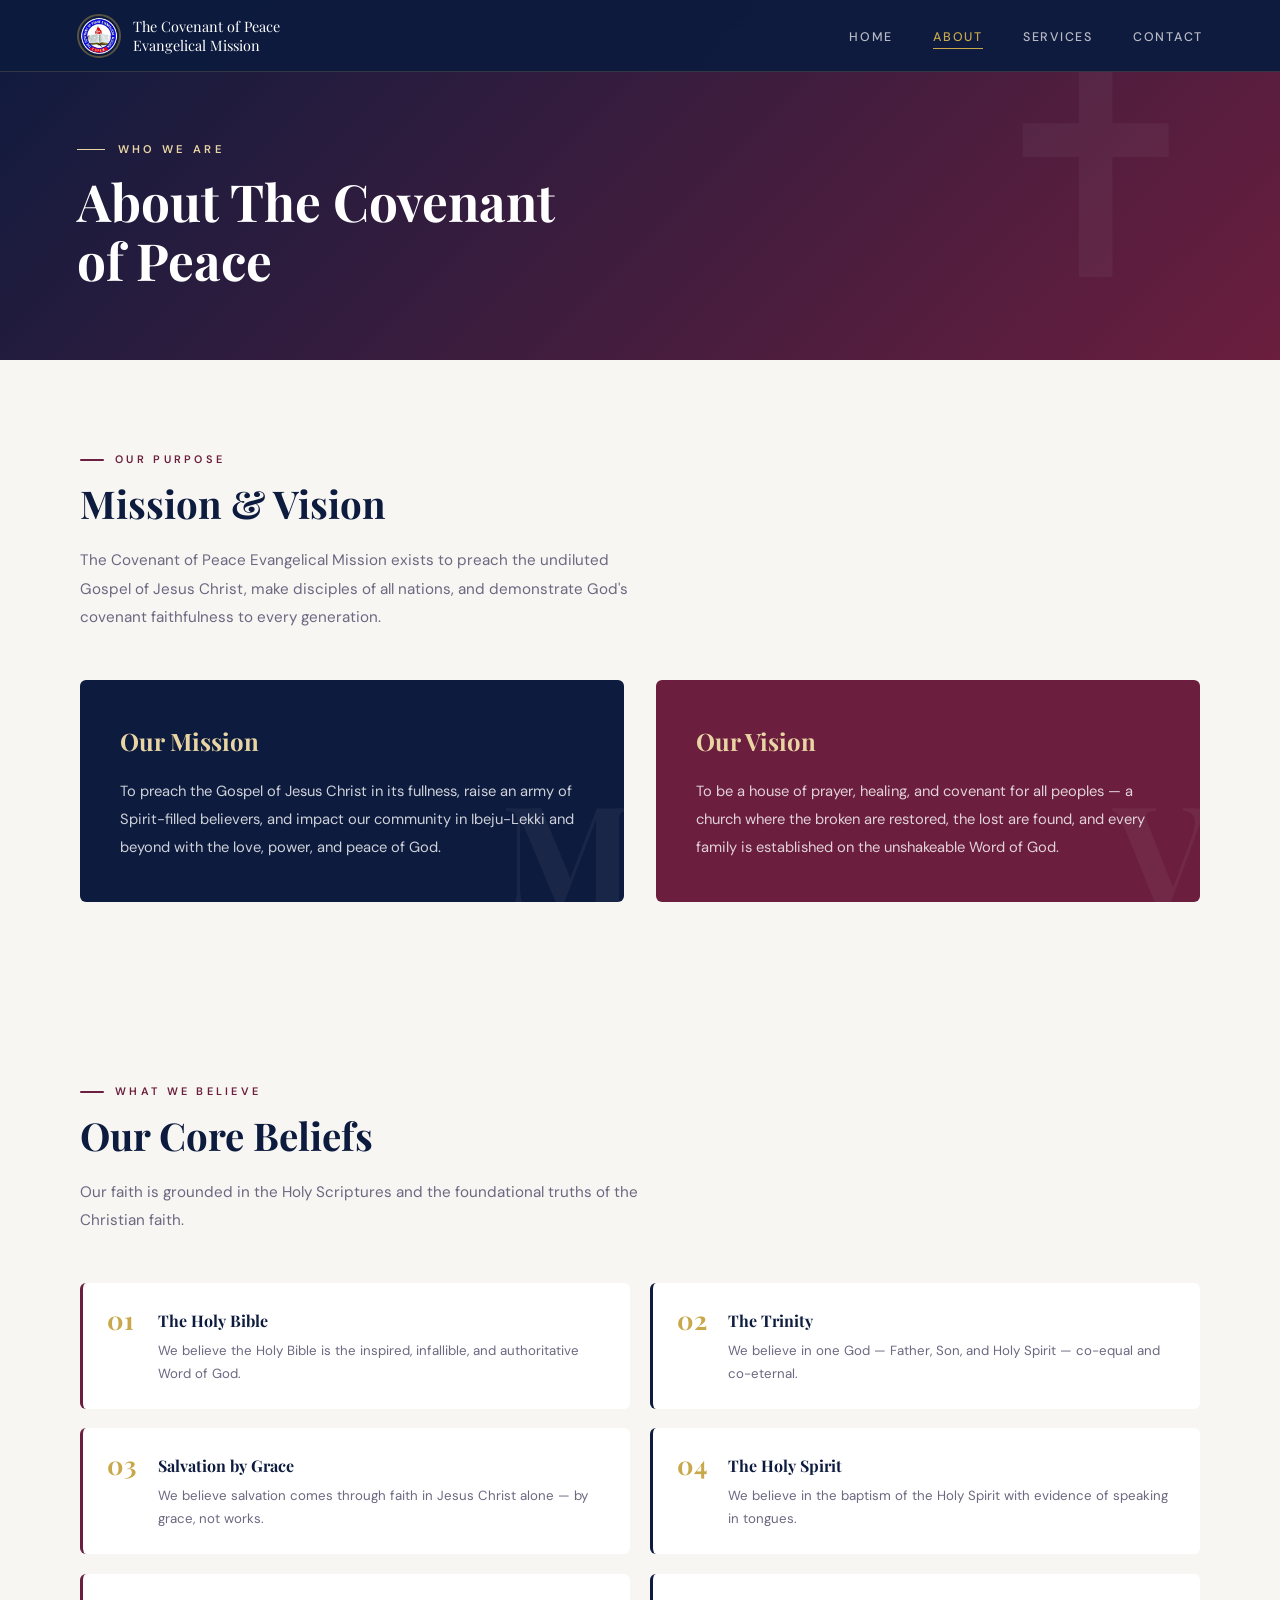
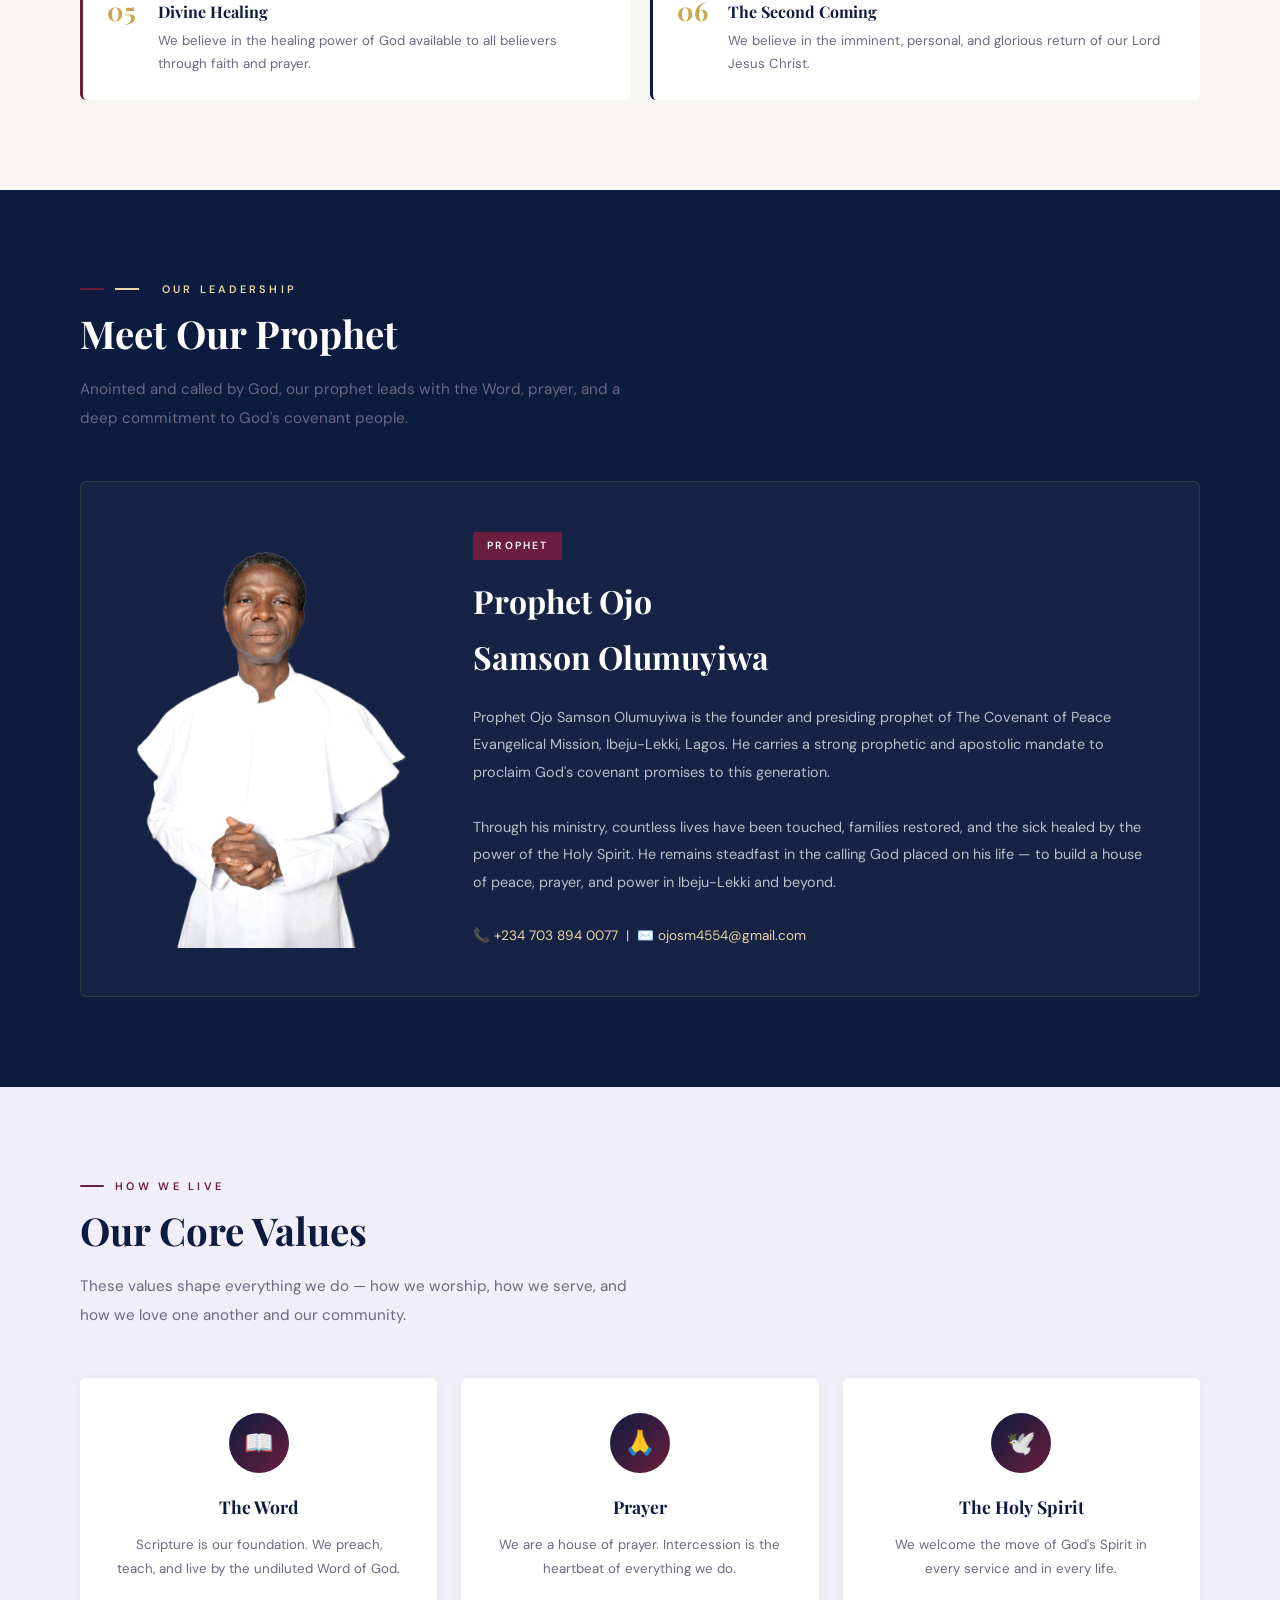
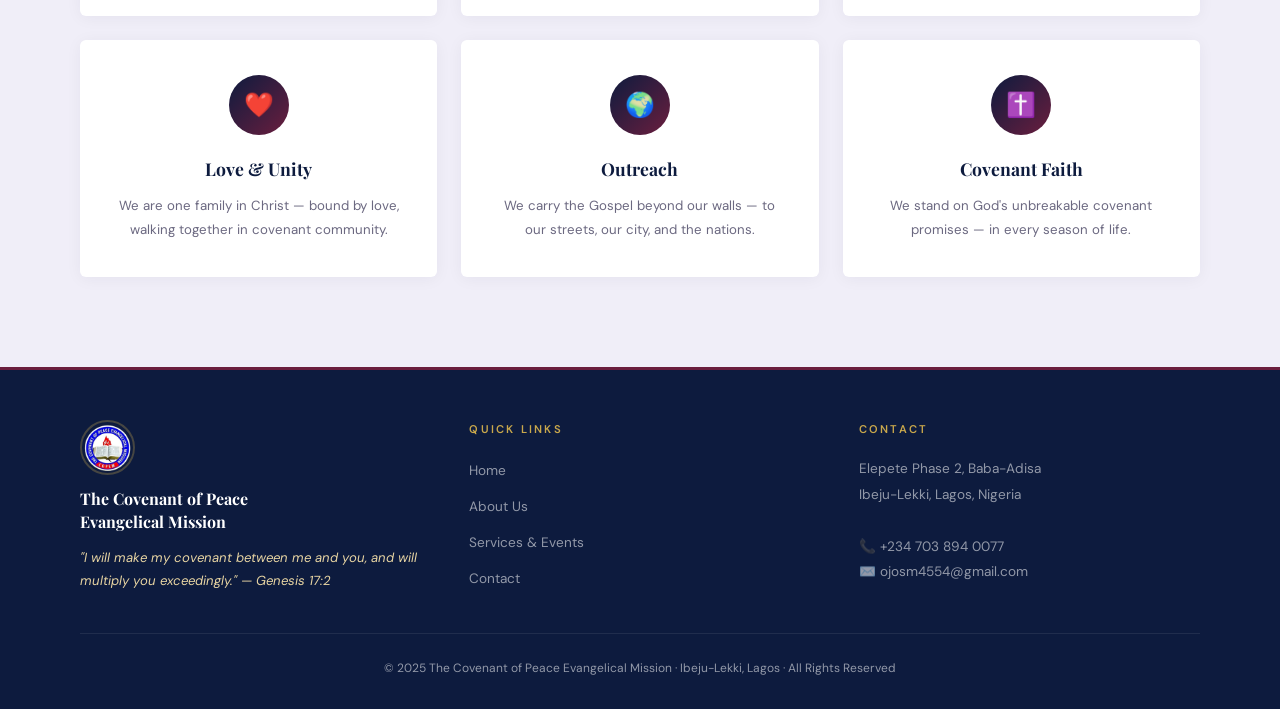
==== about.html @ 8a071fb1 "moved files to root" ====
<!DOCTYPE html>
<html lang="en">

<head>
  <meta charset="UTF-8">
  <meta name="viewport" content="width=device-width, initial-scale=1.0">
  <title>About Us — The Covenant of Peace Evangelical Mission</title>
  <link rel="stylesheet" href="styles.css">

  <style>

    /* ===== MISSION & VISION CARDS ===== */
    .mv-grid {
      display: grid;
      grid-template-columns: 1fr 1fr;
      gap: 2rem;
      max-width: 1120px;
      margin: 3rem auto 0;
    }

    .mv-card {
      border-radius: var(--radius);
      padding: 2.5rem;
      position: relative;
      overflow: hidden;
    }

    .mv-card--mission {
      background: var(--navy);
      color: var(--white);
    }

    .mv-card--vision {
      background: var(--wine);
      color: var(--white);
    }

    /* Decorative large letter watermark */
    .mv-card::before {
      content: attr(data-letter); /* reads from data-letter attribute in HTML */
      position: absolute;
      right: -10px; bottom: -20px;
      font-family: 'Playfair Display', serif;
      font-size: 9rem;
      font-weight: 700;
      color: rgba(255,255,255,0.05);
      line-height: 1;
      pointer-events: none;
    }

    .mv-card h3 {
      font-family: 'Playfair Display', serif;
      font-size: 1.5rem;
      margin-bottom: 1rem;
      color: var(--gold-light);
    }

    .mv-card p {
      font-size: 0.92rem;
      line-height: 1.9;
      color: rgba(255,255,255,0.8);
    }

    /* ===== BELIEFS SECTION ===== */
    .beliefs-section {
      padding: var(--section-pad);
      background: var(--off-white);
    }

    .beliefs-inner {
      max-width: 1120px;
      margin: 0 auto;
    }

    .beliefs-grid {
      display: grid;
      grid-template-columns: repeat(2, 1fr);
      gap: 1.2rem;
      margin-top: 3rem;
    }

    .belief-item {
      display: flex;
      gap: 1.2rem;
      align-items: flex-start;
      padding: 1.5rem;
      background: var(--white);
      border-radius: var(--radius);
      border-left: 3px solid var(--wine);
      transition: transform 0.3s ease;
    }

    .belief-item:hover {
      transform: translateX(4px); /* Slides right on hover */
    }

    .belief-item:nth-child(even) {
      border-left-color: var(--navy);
    }

    .belief-num {
      font-family: 'Playfair Display', serif;
      font-size: 1.6rem;
      font-weight: 700;
      color: var(--gold);
      line-height: 1;
      min-width: 32px;
    }

    .belief-item h4 {
      font-family: 'Playfair Display', serif;
      font-size: 1rem;
      color: var(--navy);
      margin-bottom: 0.3rem;
    }

    .belief-item p {
      font-size: 0.83rem;
      color: var(--text-muted);
      line-height: 1.7;
    }

    /* ===== LEADERSHIP SECTION ===== */
    .leadership-section {
      padding: var(--section-pad);
      background: var(--navy);
    }

    .leadership-inner {
      max-width: 1120px;
      margin: 0 auto;
    }

    .leader-card {
      display: grid;
      grid-template-columns: 280px 1fr;
      gap: 4rem;
      align-items: center;
      background: rgba(255,255,255,0.04);
      border: 1px solid rgba(201,168,76,0.15);
      border-radius: var(--radius);
      padding: 3rem;
      margin-top: 3rem;
    }

    .leader-photo {
      aspect-ratio: 3/4;
      background: linear-gradient(180deg, rgba(22,37,80,0.3) 0%, rgba(107,30,62,0.5) 100%);
      border-radius: var(--radius);
      display: flex;
      align-items: flex-end;
      justify-content: center;
      border: 1px solid rgba(201,168,76,0.2);
      overflow: hidden;
    }

    .leader-role {
      display: inline-block;
      background: var(--wine);
      color: var(--white);
      font-size: 0.65rem;
      font-weight: 600;
      letter-spacing: 0.2em;
      text-transform: uppercase;
      padding: 0.3rem 0.9rem;
      border-radius: 2px;
      margin-bottom: 0.8rem;
    }

    .leader-name {
      font-family: 'Playfair Display', serif;
      font-size: clamp(1.5rem, 2.5vw, 2rem);
      font-weight: 700;
      color: var(--white);
      margin-bottom: 1.2rem;
    }

    .leader-bio {
      font-size: 0.9rem;
      color: rgba(255,255,255,0.7);
      line-height: 1.9;
    }

    /* ===== VALUES SECTION ===== */
    .values-section {
      padding: var(--section-pad);
      background: var(--light-bg);
    }

    .values-inner {
      max-width: 1120px;
      margin: 0 auto;
    }

    .values-grid {
      display: grid;
      grid-template-columns: repeat(3, 1fr);
      gap: 1.5rem;
      margin-top: 3rem;
    }

    .value-card {
      background: var(--white);
      border-radius: var(--radius);
      padding: 2.2rem;
      text-align: center;
      box-shadow: 0 2px 16px rgba(13,27,62,0.05);
      transition: transform 0.3s ease, box-shadow 0.3s ease;
    }

    .value-card:hover {
      transform: translateY(-5px);
      box-shadow: 0 12px 40px rgba(13,27,62,0.1);
    }

    .value-icon {
      width: 60px; height: 60px;
      border-radius: 50%;
      background: linear-gradient(135deg, var(--navy), var(--wine));
      display: flex;
      align-items: center;
      justify-content: center;
      font-size: 1.5rem;
      margin: 0 auto 1.2rem;
    }

    .value-card h3 {
      font-family: 'Playfair Display', serif;
      font-size: 1.1rem;
      color: var(--navy);
      margin-bottom: 0.6rem;
    }

    .value-card p {
      font-size: 0.83rem;
      color: var(--text-muted);
      line-height: 1.8;
    }

    /* ===== LOGO & PROPHET PHOTO ===== */
    .navbar-logo {
      height: 44px; width: 44px;
      object-fit: contain;
      border-radius: 50%;
      border: 2px solid rgba(201,168,76,0.4);
    }

    .footer-logo {
      height: 55px; width: 55px;
      object-fit: contain;
      border-radius: 50%;
      margin-bottom: 0.8rem;
      border: 2px solid rgba(201,168,76,0.3);
    }

    /*
      The leader photo on the About page.
      We override the old placeholder div styles
      and make the real <img> fill the card naturally.
    */
    .leader-photo-img {
      width: 100%;
      height: 100%;
      object-fit: cover;
      object-position: top center;
      border-radius: var(--radius);
      display: block;
      image-rendering: high-quality;
    }

    /* ===== MOBILE ===== */
    @media (max-width: 768px) {
      .mv-grid         { grid-template-columns: 1fr; }
      .beliefs-grid    { grid-template-columns: 1fr; }
      .leader-card     { grid-template-columns: 1fr; gap: 2rem; }
      .values-grid     { grid-template-columns: 1fr; }
    }

  </style>
</head>

<body>

  <!-- NAVIGATION (same on every page) -->
  <nav class="navbar">
    <div class="navbar-brand">
      <img src="images/CHURCH_LOGO.png" alt="COPEM Church Logo" class="navbar-logo">
      <span class="navbar-name">The Covenant of Peace<br>Evangelical Mission</span>
    </div>
    <ul class="navbar-links">
      <li><a href="index.html">Home</a></li>
      <li><a href="about.html" class="active">About</a></li>
      <li><a href="services.html">Services</a></li>
      <li><a href="contact.html">Contact</a></li>
    </ul>
  </nav>

  <!-- PAGE HERO (the banner at top — defined in styles.css) -->
  <header class="page-hero">
    <p class="page-hero-label animate-1">Who We Are</p>
    <h1 class="animate-2">About The Covenant<br>of Peace</h1>
  </header>

  <!-- ============================================================
    MISSION & VISION
  ============================================================ -->
  <section class="section section--light">
    <div class="container">
      <p class="eyebrow">Our Purpose</p>
      <h2 class="section-title">Mission & Vision</h2>
      <p class="section-body">
        The Covenant of Peace Evangelical Mission exists to preach the undiluted Gospel
        of Jesus Christ, make disciples of all nations, and demonstrate God's covenant
        faithfulness to every generation.
      </p>

      <!--
        data-letter is a custom HTML attribute.
        Our CSS reads it with content: attr(data-letter)
        to show it as a watermark.
      -->
      <div class="mv-grid">
        <div class="mv-card mv-card--mission animate-1" data-letter="M">
          <h3>Our Mission</h3>
          <p>
            To preach the Gospel of Jesus Christ in its fullness, raise an army of
            Spirit-filled believers, and impact our community in Ibeju-Lekki and
            beyond with the love, power, and peace of God.
          </p>
        </div>
        <div class="mv-card mv-card--vision animate-2" data-letter="V">
          <h3>Our Vision</h3>
          <p>
            To be a house of prayer, healing, and covenant for all peoples — a church
            where the broken are restored, the lost are found, and every family is
            established on the unshakeable Word of God.
          </p>
        </div>
      </div>
    </div>
  </section>

  <!-- ============================================================
    CORE BELIEFS
  ============================================================ -->
  <section class="beliefs-section">
    <div class="beliefs-inner">
      <p class="eyebrow">What We Believe</p>
      <h2 class="section-title">Our Core Beliefs</h2>
      <p class="section-body">
        Our faith is grounded in the Holy Scriptures and the foundational truths
        of the Christian faith.
      </p>

      <!--
        Each belief is a flex row: number + text side by side.
        border-left gives it the colored left stripe.
      -->
      <div class="beliefs-grid">
        <div class="belief-item animate-1">
          <span class="belief-num">01</span>
          <div>
            <h4>The Holy Bible</h4>
            <p>We believe the Holy Bible is the inspired, infallible, and authoritative Word of God.</p>
          </div>
        </div>
        <div class="belief-item animate-2">
          <span class="belief-num">02</span>
          <div>
            <h4>The Trinity</h4>
            <p>We believe in one God — Father, Son, and Holy Spirit — co-equal and co-eternal.</p>
          </div>
        </div>
        <div class="belief-item animate-1">
          <span class="belief-num">03</span>
          <div>
            <h4>Salvation by Grace</h4>
            <p>We believe salvation comes through faith in Jesus Christ alone — by grace, not works.</p>
          </div>
        </div>
        <div class="belief-item animate-2">
          <span class="belief-num">04</span>
          <div>
            <h4>The Holy Spirit</h4>
            <p>We believe in the baptism of the Holy Spirit with evidence of speaking in tongues.</p>
          </div>
        </div>
        <div class="belief-item animate-1">
          <span class="belief-num">05</span>
          <div>
            <h4>Divine Healing</h4>
            <p>We believe in the healing power of God available to all believers through faith and prayer.</p>
          </div>
        </div>
        <div class="belief-item animate-2">
          <span class="belief-num">06</span>
          <div>
            <h4>The Second Coming</h4>
            <p>We believe in the imminent, personal, and glorious return of our Lord Jesus Christ.</p>
          </div>
        </div>
      </div>
    </div>
  </section>

  <!-- ============================================================
    LEADERSHIP
  ============================================================ -->
  <section class="leadership-section">
    <div class="leadership-inner">
      <p class="eyebrow" style="color:var(--gold-light)">
        <span style="background:var(--gold-light);display:inline-block;width:24px;height:2px;margin-right:0.7rem;vertical-align:middle;"></span>
        Our Leadership
      </p>
      <h2 class="section-title" style="color:var(--white)">Meet Our Prophet</h2>
      <p class="section-body">
        Anointed and called by God, our prophet leads with the Word, prayer, and a
        deep commitment to God's covenant people.
      </p>

      <div class="leader-card animate-1">
        <!-- Photo placeholder — replace the 👤 with an <img> tag when you have a photo -->
        <img src="images/PROPHET_OJO.png" alt="Prophet Ojo Samson Olumuyiwa" class="leader-photo-img">
        <div>
          <span class="leader-role">Prophet</span>
          <h3 class="leader-name">Prophet Ojo<br>Samson Olumuyiwa</h3>
          <p class="leader-bio">
            Prophet Ojo Samson Olumuyiwa is the founder and presiding prophet of
            The Covenant of Peace Evangelical Mission, Ibeju-Lekki, Lagos.
            He carries a strong prophetic and apostolic mandate to proclaim
            God's covenant promises to this generation.
          </p>
          <br>
          <p class="leader-bio">
            Through his ministry, countless lives have been touched, families restored,
            and the sick healed by the power of the Holy Spirit. He remains steadfast in
            the calling God placed on his life — to build a house of peace, prayer,
            and power in Ibeju-Lekki and beyond.
          </p>
          <br>
          <p style="font-size:0.85rem; color:var(--gold-light);">
            📞 +234 703 894 0077 &nbsp;|&nbsp; ✉️ ojosm4554@gmail.com
          </p>
        </div>
      </div>
    </div>
  </section>

  <!-- ============================================================
    CORE VALUES
  ============================================================ -->
  <section class="values-section">
    <div class="values-inner">
      <p class="eyebrow">How We Live</p>
      <h2 class="section-title">Our Core Values</h2>
      <p class="section-body">
        These values shape everything we do — how we worship, how we serve,
        and how we love one another and our community.
      </p>

      <div class="values-grid">
        <div class="value-card animate-1">
          <div class="value-icon">📖</div>
          <h3>The Word</h3>
          <p>Scripture is our foundation. We preach, teach, and live by the undiluted Word of God.</p>
        </div>
        <div class="value-card animate-2">
          <div class="value-icon">🙏</div>
          <h3>Prayer</h3>
          <p>We are a house of prayer. Intercession is the heartbeat of everything we do.</p>
        </div>
        <div class="value-card animate-3">
          <div class="value-icon">🕊️</div>
          <h3>The Holy Spirit</h3>
          <p>We welcome the move of God's Spirit in every service and in every life.</p>
        </div>
        <div class="value-card animate-1">
          <div class="value-icon">❤️</div>
          <h3>Love & Unity</h3>
          <p>We are one family in Christ — bound by love, walking together in covenant community.</p>
        </div>
        <div class="value-card animate-2">
          <div class="value-icon">🌍</div>
          <h3>Outreach</h3>
          <p>We carry the Gospel beyond our walls — to our streets, our city, and the nations.</p>
        </div>
        <div class="value-card animate-3">
          <div class="value-icon">✝️</div>
          <h3>Covenant Faith</h3>
          <p>We stand on God's unbreakable covenant promises — in every season of life.</p>
        </div>
      </div>
    </div>
  </section>

  <!-- FOOTER (same on every page) -->
  <footer class="footer">
    <div class="footer-grid">
      <div class="footer-brand">
        <img src="images/CHURCH_LOGO.png" alt="COPEM Logo" class="footer-logo">
        <h3>The Covenant of Peace<br>Evangelical Mission</h3>
        <p>"I will make my covenant between me and you, and will multiply you exceedingly." — Genesis 17:2</p>
      </div>
      <div class="footer-col">
        <h4>Quick Links</h4>
        <ul>
          <li><a href="index.html">Home</a></li>
          <li><a href="about.html">About Us</a></li>
          <li><a href="services.html">Services & Events</a></li>
          <li><a href="contact.html">Contact</a></li>
        </ul>
      </div>
      <div class="footer-col">
        <h4>Contact</h4>
        <p>
          Elepete Phase 2, Baba-Adisa<br>
          Ibeju-Lekki, Lagos, Nigeria<br><br>
          📞 +234 703 894 0077<br>
          ✉️ ojosm4554@gmail.com
        </p>
      </div>
    </div>
    <div class="footer-bottom">
      <p>© 2025 The Covenant of Peace Evangelical Mission · Ibeju-Lekki, Lagos · All Rights Reserved</p>
    </div>
  </footer>

</body>
</html>
---- styles.css ----
/* ================================================
   STYLES.CSS — Shared styles for all pages
   The Covenant of Peace Evangelical Mission
   ================================================

   HOW CSS WORKS:
   Every rule follows this pattern:
     selector { property: value; }
   The selector targets an HTML element.
   The property changes one thing about its look.
*/

/* ---- GOOGLE FONTS IMPORT ----
   We load two fonts from Google:
   - Playfair Display: elegant serif for headings
   - DM Sans: clean and readable for body text
*/
@import url('https://fonts.googleapis.com/css2?family=Playfair+Display:ital,wght@0,400;0,600;0,700;1,400;1,600&family=DM+Sans:wght@300;400;500;600&display=swap');

/* ---- CSS CUSTOM PROPERTIES (Variables) ----
   :root means "the entire document"
   Variables start with --
   We reference them later with var(--name)
   Change a color here = changes everywhere!
*/
:root {
  /* === BRAND COLORS === */
  --navy:        #0d1b3e;       /* Deep navy blue — primary */
  --navy-mid:    #162550;       /* Slightly lighter navy */
  --navy-light:  #1e3272;       /* For hover states */
  --wine:        #6b1e3e;       /* Rich wine/burgundy */
  --wine-light:  #8b2a52;       /* Lighter wine for accents */
  --wine-glow:   rgba(107,30,62,0.15); /* Transparent wine for glows */
  --gold:        #c9a84c;       /* Gold accent */
  --gold-light:  #e8d5a3;       /* Pale gold */

  /* === NEUTRALS === */
  --white:       #ffffff;
  --off-white:   #f8f6f3;
  --light-bg:    #f0eef8;       /* Faint blue-tinted background */
  --text-dark:   #1a1a2e;
  --text-muted:  #6b6880;
  --border:      rgba(13, 27, 62, 0.12);

  /* === SPACING & SHAPE === */
  --radius:      6px;
  --section-pad: 90px 6%;
}

/* ---- RESET ----
   Browsers add default margins and paddings.
   We zero them out so WE control all spacing.
   box-sizing: border-box means padding is
   included INSIDE the element's width.
*/
*, *::before, *::after {
  margin: 0;
  padding: 0;
  box-sizing: border-box;
}

/* ---- BASE STYLES ---- */
html {
  scroll-behavior: smooth; /* Smooth scrolling between anchors */
}

body {
  font-family: 'DM Sans', sans-serif;
  background-color: var(--off-white);
  color: var(--text-dark);
  line-height: 1.75;
  font-size: 16px;
  -webkit-font-smoothing: antialiased; /* Crisper text on Mac */
}

img {
  max-width: 100%; /* Images never overflow their container */
  display: block;
}

a {
  color: inherit;        /* Links use parent color, not default blue */
  text-decoration: none; /* No underlines by default */
}

/* ================================================
   NAVIGATION
   position: fixed = stays at top while scrolling
   z-index: 1000 = sits above all other elements
   ================================================ */
.navbar {
  position: fixed;
  top: 0; left: 0; right: 0;
  z-index: 1000;
  height: 72px;
  background: rgba(13, 27, 62, 0.97);
  backdrop-filter: blur(12px);
  display: flex;
  align-items: center;
  justify-content: space-between;
  padding: 0 6%;
  border-bottom: 1px solid rgba(201,168,76,0.2);
}

.navbar-brand {
  display: flex;
  align-items: center;
  gap: 0.75rem;
}

.navbar-cross {
  color: var(--gold);
  font-size: 1.3rem;
}

.navbar-name {
  font-family: 'Playfair Display', serif;
  font-size: 0.9rem;
  color: var(--white);
  line-height: 1.3;
  max-width: 200px;
}

/* nav links list — flex means side by side */
.navbar-links {
  display: flex;
  list-style: none; /* removes bullet points */
  gap: 2.5rem;
  align-items: center;
}

.navbar-links a {
  font-size: 0.78rem;
  font-weight: 500;
  letter-spacing: 0.14em;
  text-transform: uppercase;
  color: rgba(255,255,255,0.7);
  /* transition = smooth change over 0.3 seconds */
  transition: color 0.3s ease;
  position: relative;
  padding-bottom: 4px;
}

/* The underline that slides in on hover */
.navbar-links a::after {
  content: '';
  position: absolute;
  bottom: 0; left: 0;
  width: 0;              /* starts with zero width */
  height: 1px;
  background: var(--gold);
  transition: width 0.3s ease; /* animate to full width */
}

/* :hover = applies when mouse is over the element */
.navbar-links a:hover {
  color: var(--white);
}

.navbar-links a:hover::after {
  width: 100%; /* underline slides to full width */
}

/* The currently active page link */
.navbar-links a.active {
  color: var(--gold);
}

.navbar-links a.active::after {
  width: 100%;
}

/* ================================================
   PAGE HERO (used on every page except home)
   ================================================ */
.page-hero {
  background: linear-gradient(135deg, var(--navy) 0%, var(--wine) 100%);
  padding: 140px 6% 70px;
  position: relative;
  overflow: hidden;
}

/* Decorative cross watermark in background */
.page-hero::before {
  content: '✝';
  position: absolute;
  right: 5%;
  top: 50%;
  transform: translateY(-50%);
  font-size: 18rem;
  color: rgba(255,255,255,0.04);
  font-family: serif;
  pointer-events: none;
}

.page-hero-label {
  font-size: 0.7rem;
  font-weight: 600;
  letter-spacing: 0.3em;
  text-transform: uppercase;
  color: var(--gold-light);
  margin-bottom: 0.8rem;
  display: flex;
  align-items: center;
  gap: 0.8rem;
}

/* The horizontal line before the label text */
.page-hero-label::before {
  content: '';
  display: inline-block;
  width: 28px;
  height: 1px;
  background: var(--gold-light);
}

.page-hero h1 {
  font-family: 'Playfair Display', serif;
  /* clamp(min, preferred, max) = responsive font size */
  font-size: clamp(2rem, 4vw, 3.2rem);
  font-weight: 700;
  color: var(--white);
  line-height: 1.15;
  max-width: 600px;
}

/* ================================================
   REUSABLE SECTION COMPONENTS
   ================================================ */

/* Generic section padding */
.section {
  padding: var(--section-pad);
}

.section--light {
  background-color: var(--off-white);
}

.section--mid {
  background-color: var(--light-bg);
}

.section--dark {
  background-color: var(--navy);
  color: var(--white);
}

.section--wine {
  background-color: var(--wine);
  color: var(--white);
}

/* Max-width container to keep content centered */
.container {
  max-width: 1120px;
  margin: 0 auto;
}

/* The small label above section titles */
.eyebrow {
  font-size: 0.68rem;
  font-weight: 600;
  letter-spacing: 0.3em;
  text-transform: uppercase;
  color: var(--wine);
  margin-bottom: 0.7rem;
  display: flex;
  align-items: center;
  gap: 0.7rem;
}

.eyebrow::before {
  content: '';
  display: inline-block;
  width: 24px;
  height: 2px;
  background: var(--wine);
  border-radius: 2px;
}

/* When eyebrow is inside a dark section, use gold */
.section--dark .eyebrow,
.section--wine .eyebrow {
  color: var(--gold-light);
}

.section--dark .eyebrow::before,
.section--wine .eyebrow::before {
  background: var(--gold-light);
}

/* Section headings */
.section-title {
  font-family: 'Playfair Display', serif;
  font-size: clamp(1.8rem, 3vw, 2.6rem);
  font-weight: 700;
  color: var(--navy);
  line-height: 1.2;
  margin-bottom: 1.2rem;
}

.section--dark .section-title,
.section--wine .section-title {
  color: var(--white);
}

.section-body {
  font-size: 0.95rem;
  color: var(--text-muted);
  max-width: 580px;
  line-height: 1.9;
}

.section--dark .section-body,
.section--wine .section-body {
  color: rgba(255,255,255,0.7);
}

/* ================================================
   BUTTONS
   ================================================ */
.btn {
  display: inline-block;
  padding: 0.85rem 2rem;
  border-radius: var(--radius);
  font-family: 'DM Sans', sans-serif;
  font-size: 0.8rem;
  font-weight: 600;
  letter-spacing: 0.12em;
  text-transform: uppercase;
  cursor: pointer;
  transition: all 0.3s ease;
  border: none;
}

/* Primary = navy filled button */
.btn--primary {
  background: var(--navy);
  color: var(--white);
}

.btn--primary:hover {
  background: var(--navy-light);
  transform: translateY(-2px);
  box-shadow: 0 8px 24px rgba(13,27,62,0.25);
}

/* Wine = wine/burgundy button */
.btn--wine {
  background: var(--wine);
  color: var(--white);
}

.btn--wine:hover {
  background: var(--wine-light);
  transform: translateY(-2px);
  box-shadow: 0 8px 24px rgba(107,30,62,0.3);
}

/* Gold outlined button */
.btn--outline-gold {
  background: transparent;
  color: var(--gold-light);
  border: 1px solid var(--gold);
}

.btn--outline-gold:hover {
  background: var(--gold);
  color: var(--navy);
  transform: translateY(-2px);
}

/* White outlined button */
.btn--outline-white {
  background: transparent;
  color: var(--white);
  border: 1px solid rgba(255,255,255,0.5);
}

.btn--outline-white:hover {
  background: rgba(255,255,255,0.1);
  border-color: var(--white);
  transform: translateY(-2px);
}

/* ================================================
   DIVIDER — Decorative gold cross divider
   ================================================ */
.divider {
  display: flex;
  align-items: center;
  gap: 1rem;
  margin: 2rem 0;
}

.divider::before,
.divider::after {
  content: '';
  flex: 1;
  height: 1px;
  background: var(--border);
}

.divider span {
  color: var(--gold);
  font-size: 0.9rem;
}

/* ================================================
   FOOTER
   ================================================ */
.footer {
  background: var(--navy);
  color: rgba(255,255,255,0.55);
  padding: 50px 6% 30px;
  border-top: 3px solid var(--wine);
}

.footer-grid {
  display: grid;
  /* repeat(3, 1fr) = three equal columns */
  grid-template-columns: repeat(3, 1fr);
  gap: 3rem;
  max-width: 1120px;
  margin: 0 auto 2.5rem;
}

.footer-brand h3 {
  font-family: 'Playfair Display', serif;
  font-size: 1rem;
  color: var(--white);
  line-height: 1.4;
  margin-bottom: 0.8rem;
}

.footer-brand p {
  font-size: 0.82rem;
  line-height: 1.8;
  font-style: italic;
  color: var(--gold-light);
}

.footer-col h4 {
  font-size: 0.7rem;
  font-weight: 600;
  letter-spacing: 0.2em;
  text-transform: uppercase;
  color: var(--gold);
  margin-bottom: 1rem;
}

.footer-col ul {
  list-style: none;
  display: flex;
  flex-direction: column;
  gap: 0.5rem;
}

.footer-col ul li a {
  font-size: 0.85rem;
  color: rgba(255,255,255,0.55);
  transition: color 0.3s ease;
}

.footer-col ul li a:hover {
  color: var(--gold-light);
}

.footer-col p {
  font-size: 0.85rem;
  line-height: 1.9;
}

.footer-bottom {
  border-top: 1px solid rgba(255,255,255,0.08);
  padding-top: 1.5rem;
  text-align: center;
  font-size: 0.75rem;
  max-width: 1120px;
  margin: 0 auto;
}

/* ================================================
   ANIMATIONS — reusable fade-in classes
   ================================================ */
@keyframes fadeInUp {
  from { opacity: 0; transform: translateY(24px); }
  to   { opacity: 1; transform: translateY(0); }
}

@keyframes fadeIn {
  from { opacity: 0; }
  to   { opacity: 1; }
}

.animate-1 { animation: fadeInUp 0.7s ease 0.1s both; }
.animate-2 { animation: fadeInUp 0.7s ease 0.25s both; }
.animate-3 { animation: fadeInUp 0.7s ease 0.4s both; }
.animate-4 { animation: fadeInUp 0.7s ease 0.55s both; }
.animate-5 { animation: fadeInUp 0.7s ease 0.7s both; }

/* ================================================
   MOBILE RESPONSIVE
   @media queries apply styles at specific screen widths.
   max-width: 768px targets phones and small tablets.
   ================================================ */
@media (max-width: 768px) {
  :root {
    --section-pad: 60px 5%;
  }

  .navbar-links {
    display: none; /* Hide links on mobile — would need a hamburger menu */
  }

  .footer-grid {
    grid-template-columns: 1fr; /* Stack into one column */
    gap: 2rem;
  }
}
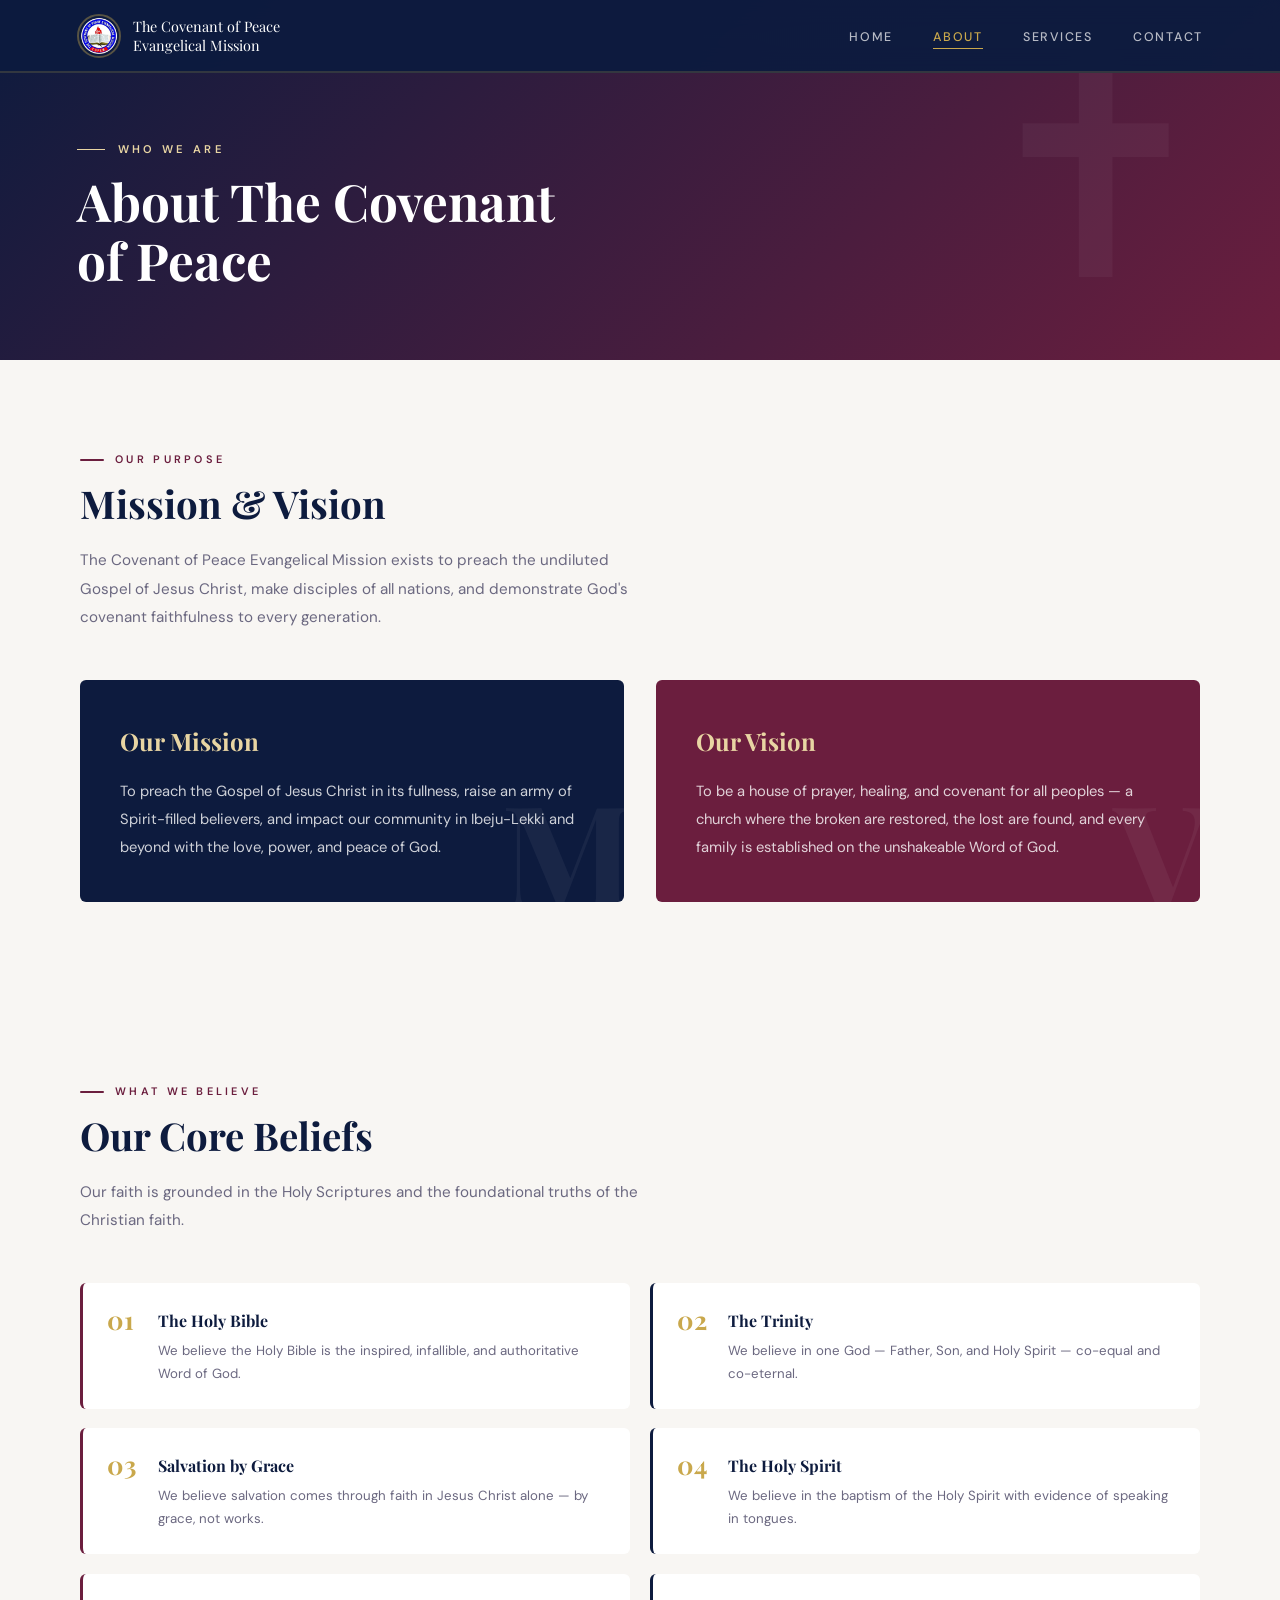
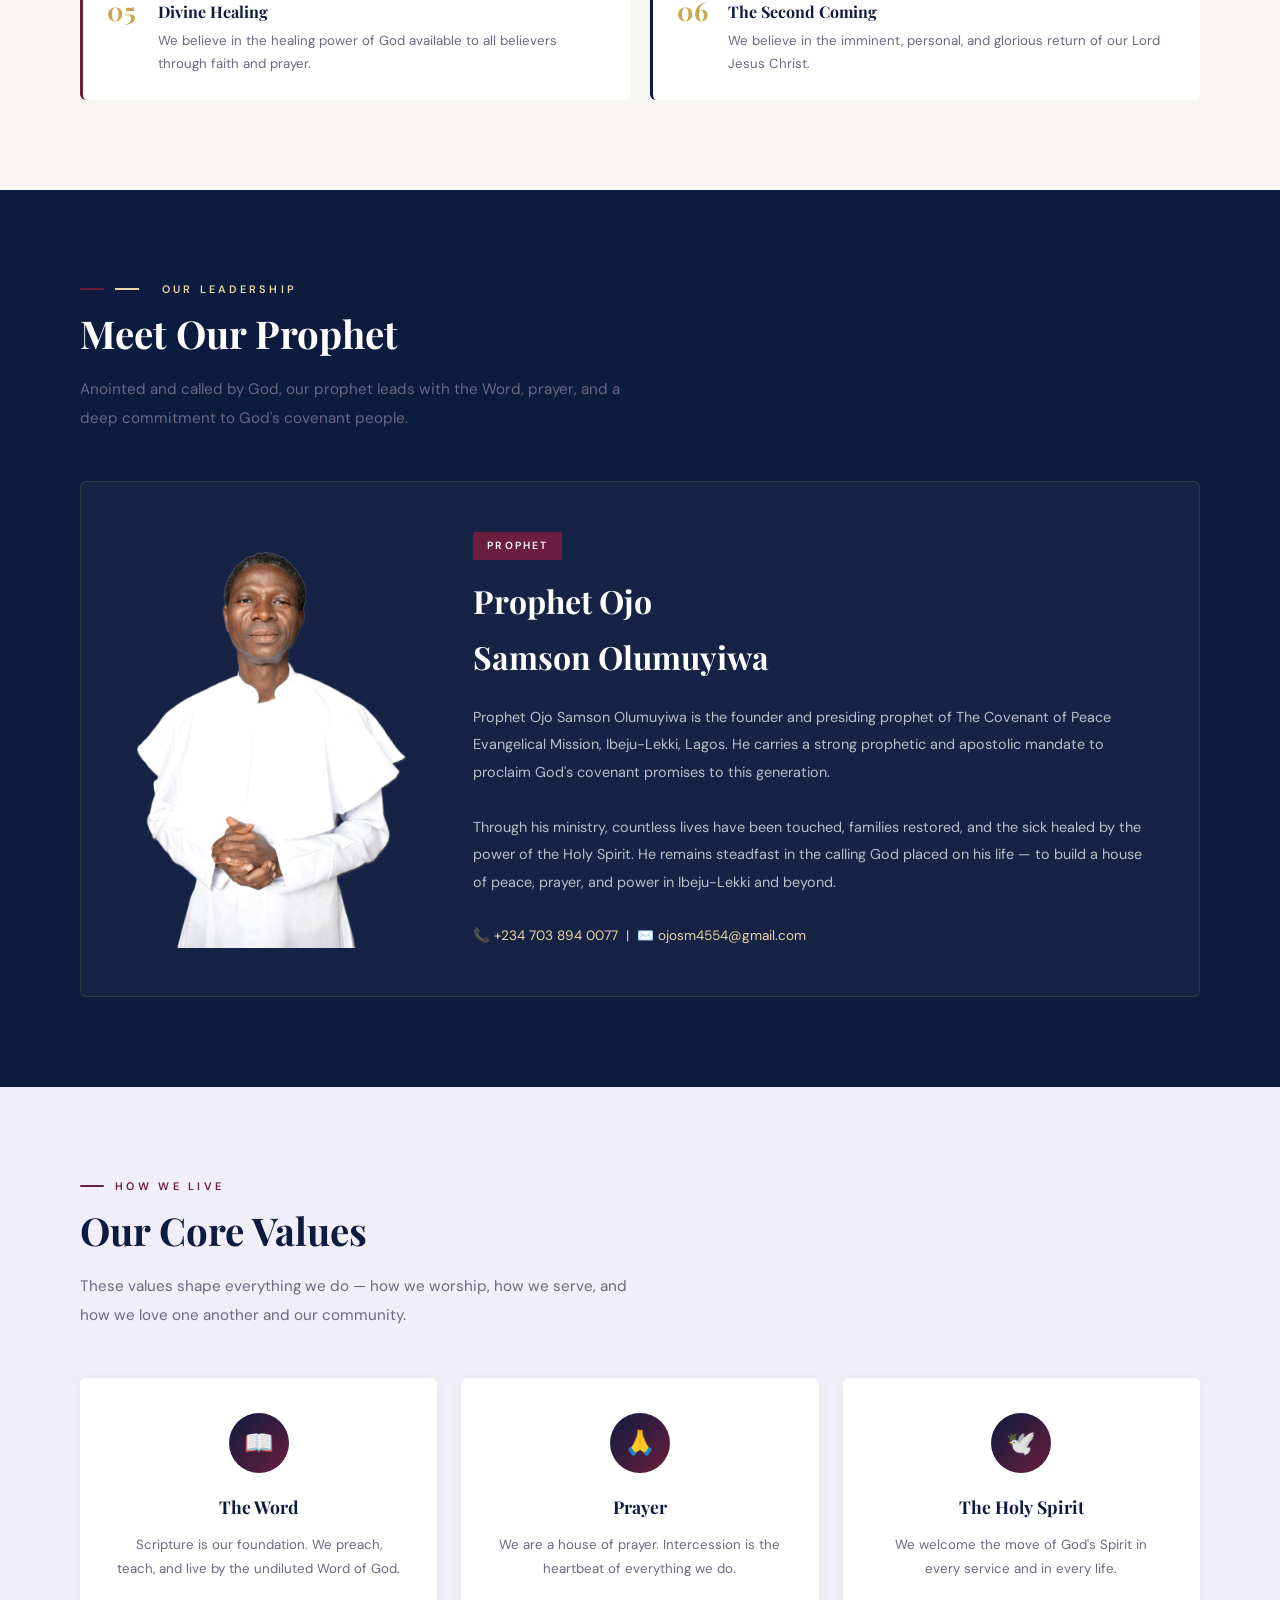
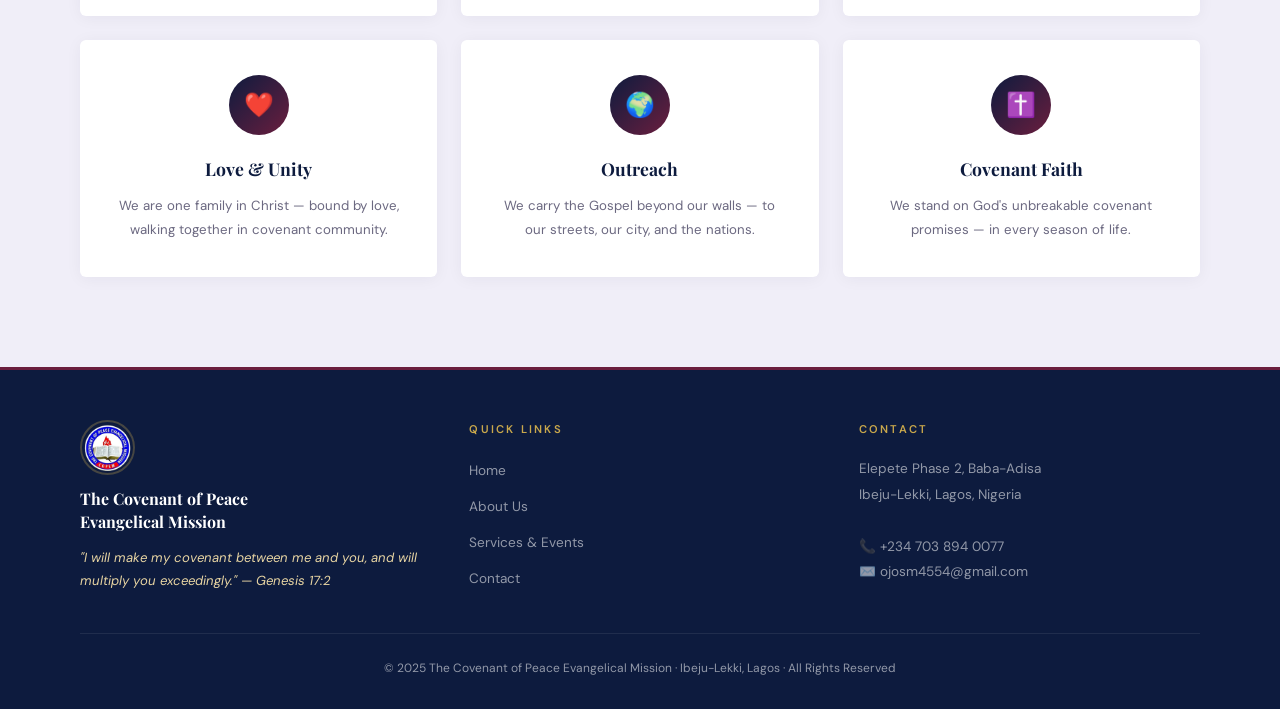
==== commit d694c46f: "Hamburger" ====
--- a/about.html
+++ b/about.html
@@ -9,35 +9,14 @@
 
   <style>
 
-    /* ===== MISSION & VISION CARDS ===== */
-    .mv-grid {
-      display: grid;
-      grid-template-columns: 1fr 1fr;
-      gap: 2rem;
-      max-width: 1120px;
-      margin: 3rem auto 0;
-    }
-
-    .mv-card {
-      border-radius: var(--radius);
-      padding: 2.5rem;
-      position: relative;
-      overflow: hidden;
-    }
-
-    .mv-card--mission {
-      background: var(--navy);
-      color: var(--white);
-    }
-
-    .mv-card--vision {
-      background: var(--wine);
-      color: var(--white);
-    }
-
-    /* Decorative large letter watermark */
+    .mv-grid { display: grid; grid-template-columns: 1fr 1fr; gap: 2rem; max-width: 1120px; margin: 3rem auto 0; }
+
+    .mv-card { border-radius: var(--radius); padding: 2.5rem; position: relative; overflow: hidden; }
+    .mv-card--mission { background: var(--navy); color: var(--white); }
+    .mv-card--vision  { background: var(--wine);  color: var(--white); }
+
     .mv-card::before {
-      content: attr(data-letter); /* reads from data-letter attribute in HTML */
+      content: attr(data-letter);
       position: absolute;
       right: -10px; bottom: -20px;
       font-family: 'Playfair Display', serif;
@@ -48,232 +27,89 @@
       pointer-events: none;
     }
 
-    .mv-card h3 {
-      font-family: 'Playfair Display', serif;
-      font-size: 1.5rem;
-      margin-bottom: 1rem;
-      color: var(--gold-light);
-    }
-
-    .mv-card p {
-      font-size: 0.92rem;
-      line-height: 1.9;
-      color: rgba(255,255,255,0.8);
-    }
-
-    /* ===== BELIEFS SECTION ===== */
-    .beliefs-section {
-      padding: var(--section-pad);
-      background: var(--off-white);
-    }
-
-    .beliefs-inner {
-      max-width: 1120px;
-      margin: 0 auto;
-    }
-
-    .beliefs-grid {
-      display: grid;
-      grid-template-columns: repeat(2, 1fr);
-      gap: 1.2rem;
-      margin-top: 3rem;
-    }
+    .mv-card h3 { font-family: 'Playfair Display', serif; font-size: 1.5rem; margin-bottom: 1rem; color: var(--gold-light); }
+    .mv-card p  { font-size: 0.92rem; line-height: 1.9; color: rgba(255,255,255,0.8); }
+
+    .beliefs-section { padding: var(--section-pad); background: var(--off-white); }
+    .beliefs-inner   { max-width: 1120px; margin: 0 auto; }
+
+    .beliefs-grid { display: grid; grid-template-columns: repeat(2, 1fr); gap: 1.2rem; margin-top: 3rem; }
 
     .belief-item {
-      display: flex;
-      gap: 1.2rem;
-      align-items: flex-start;
-      padding: 1.5rem;
-      background: var(--white);
-      border-radius: var(--radius);
-      border-left: 3px solid var(--wine);
+      display: flex; gap: 1.2rem; align-items: flex-start;
+      padding: 1.5rem; background: var(--white);
+      border-radius: var(--radius); border-left: 3px solid var(--wine);
       transition: transform 0.3s ease;
     }
 
-    .belief-item:hover {
-      transform: translateX(4px); /* Slides right on hover */
-    }
-
-    .belief-item:nth-child(even) {
-      border-left-color: var(--navy);
-    }
-
-    .belief-num {
-      font-family: 'Playfair Display', serif;
-      font-size: 1.6rem;
-      font-weight: 700;
-      color: var(--gold);
-      line-height: 1;
-      min-width: 32px;
-    }
-
-    .belief-item h4 {
-      font-family: 'Playfair Display', serif;
-      font-size: 1rem;
-      color: var(--navy);
-      margin-bottom: 0.3rem;
-    }
-
-    .belief-item p {
-      font-size: 0.83rem;
-      color: var(--text-muted);
-      line-height: 1.7;
-    }
-
-    /* ===== LEADERSHIP SECTION ===== */
-    .leadership-section {
-      padding: var(--section-pad);
-      background: var(--navy);
-    }
-
-    .leadership-inner {
-      max-width: 1120px;
-      margin: 0 auto;
-    }
+    .belief-item:hover          { transform: translateX(4px); }
+    .belief-item:nth-child(even){ border-left-color: var(--navy); }
+
+    .belief-num { font-family: 'Playfair Display', serif; font-size: 1.6rem; font-weight: 700; color: var(--gold); line-height: 1; min-width: 32px; }
+    .belief-item h4 { font-family: 'Playfair Display', serif; font-size: 1rem; color: var(--navy); margin-bottom: 0.3rem; }
+    .belief-item p  { font-size: 0.83rem; color: var(--text-muted); line-height: 1.7; }
+
+    .leadership-section { padding: var(--section-pad); background: var(--navy); }
+    .leadership-inner   { max-width: 1120px; margin: 0 auto; }
 
     .leader-card {
-      display: grid;
-      grid-template-columns: 280px 1fr;
-      gap: 4rem;
-      align-items: center;
-      background: rgba(255,255,255,0.04);
-      border: 1px solid rgba(201,168,76,0.15);
-      border-radius: var(--radius);
-      padding: 3rem;
-      margin-top: 3rem;
+      display: grid; grid-template-columns: 280px 1fr; gap: 4rem; align-items: center;
+      background: rgba(255,255,255,0.04); border: 1px solid rgba(201,168,76,0.15);
+      border-radius: var(--radius); padding: 3rem; margin-top: 3rem;
     }
 
     .leader-photo {
       aspect-ratio: 3/4;
       background: linear-gradient(180deg, rgba(22,37,80,0.3) 0%, rgba(107,30,62,0.5) 100%);
-      border-radius: var(--radius);
-      display: flex;
-      align-items: flex-end;
-      justify-content: center;
-      border: 1px solid rgba(201,168,76,0.2);
-      overflow: hidden;
+      border-radius: var(--radius); display: flex; align-items: flex-end; justify-content: center;
+      border: 1px solid rgba(201,168,76,0.2); overflow: hidden;
     }
 
     .leader-role {
-      display: inline-block;
-      background: var(--wine);
-      color: var(--white);
-      font-size: 0.65rem;
-      font-weight: 600;
-      letter-spacing: 0.2em;
-      text-transform: uppercase;
-      padding: 0.3rem 0.9rem;
-      border-radius: 2px;
-      margin-bottom: 0.8rem;
-    }
-
-    .leader-name {
-      font-family: 'Playfair Display', serif;
-      font-size: clamp(1.5rem, 2.5vw, 2rem);
-      font-weight: 700;
-      color: var(--white);
-      margin-bottom: 1.2rem;
-    }
-
-    .leader-bio {
-      font-size: 0.9rem;
-      color: rgba(255,255,255,0.7);
-      line-height: 1.9;
-    }
-
-    /* ===== VALUES SECTION ===== */
-    .values-section {
-      padding: var(--section-pad);
-      background: var(--light-bg);
-    }
-
-    .values-inner {
-      max-width: 1120px;
-      margin: 0 auto;
-    }
-
-    .values-grid {
-      display: grid;
-      grid-template-columns: repeat(3, 1fr);
-      gap: 1.5rem;
-      margin-top: 3rem;
-    }
+      display: inline-block; background: var(--wine); color: var(--white);
+      font-size: 0.65rem; font-weight: 600; letter-spacing: 0.2em; text-transform: uppercase;
+      padding: 0.3rem 0.9rem; border-radius: 2px; margin-bottom: 0.8rem;
+    }
+
+    .leader-name { font-family: 'Playfair Display', serif; font-size: clamp(1.5rem, 2.5vw, 2rem); font-weight: 700; color: var(--white); margin-bottom: 1.2rem; }
+    .leader-bio  { font-size: 0.9rem; color: rgba(255,255,255,0.7); line-height: 1.9; }
+
+    .values-section { padding: var(--section-pad); background: var(--light-bg); }
+    .values-inner   { max-width: 1120px; margin: 0 auto; }
+
+    .values-grid { display: grid; grid-template-columns: repeat(3, 1fr); gap: 1.5rem; margin-top: 3rem; }
 
     .value-card {
-      background: var(--white);
-      border-radius: var(--radius);
-      padding: 2.2rem;
-      text-align: center;
-      box-shadow: 0 2px 16px rgba(13,27,62,0.05);
+      background: var(--white); border-radius: var(--radius); padding: 2.2rem;
+      text-align: center; box-shadow: 0 2px 16px rgba(13,27,62,0.05);
       transition: transform 0.3s ease, box-shadow 0.3s ease;
     }
 
-    .value-card:hover {
-      transform: translateY(-5px);
-      box-shadow: 0 12px 40px rgba(13,27,62,0.1);
-    }
+    .value-card:hover { transform: translateY(-5px); box-shadow: 0 12px 40px rgba(13,27,62,0.1); }
 
     .value-icon {
-      width: 60px; height: 60px;
-      border-radius: 50%;
+      width: 60px; height: 60px; border-radius: 50%;
       background: linear-gradient(135deg, var(--navy), var(--wine));
-      display: flex;
-      align-items: center;
-      justify-content: center;
-      font-size: 1.5rem;
-      margin: 0 auto 1.2rem;
-    }
-
-    .value-card h3 {
-      font-family: 'Playfair Display', serif;
-      font-size: 1.1rem;
-      color: var(--navy);
-      margin-bottom: 0.6rem;
-    }
-
-    .value-card p {
-      font-size: 0.83rem;
-      color: var(--text-muted);
-      line-height: 1.8;
-    }
-
-    /* ===== LOGO & PROPHET PHOTO ===== */
-    .navbar-logo {
-      height: 44px; width: 44px;
-      object-fit: contain;
-      border-radius: 50%;
-      border: 2px solid rgba(201,168,76,0.4);
-    }
-
-    .footer-logo {
-      height: 55px; width: 55px;
-      object-fit: contain;
-      border-radius: 50%;
-      margin-bottom: 0.8rem;
-      border: 2px solid rgba(201,168,76,0.3);
-    }
-
-    /*
-      The leader photo on the About page.
-      We override the old placeholder div styles
-      and make the real <img> fill the card naturally.
-    */
+      display: flex; align-items: center; justify-content: center;
+      font-size: 1.5rem; margin: 0 auto 1.2rem;
+    }
+
+    .value-card h3 { font-family: 'Playfair Display', serif; font-size: 1.1rem; color: var(--navy); margin-bottom: 0.6rem; }
+    .value-card p  { font-size: 0.83rem; color: var(--text-muted); line-height: 1.8; }
+
+    .navbar-logo  { height: 44px; width: 44px; object-fit: contain; border-radius: 50%; border: 2px solid rgba(201,168,76,0.4); }
+    .footer-logo  { height: 55px; width: 55px; object-fit: contain; border-radius: 50%; margin-bottom: 0.8rem; border: 2px solid rgba(201,168,76,0.3); }
+
     .leader-photo-img {
-      width: 100%;
-      height: 100%;
-      object-fit: cover;
-      object-position: top center;
-      border-radius: var(--radius);
-      display: block;
-      image-rendering: high-quality;
-    }
-
-    /* ===== MOBILE ===== */
+      width: 100%; height: 100%; object-fit: cover; object-position: top center;
+      border-radius: var(--radius); display: block; image-rendering: high-quality;
+    }
+
     @media (max-width: 768px) {
-      .mv-grid         { grid-template-columns: 1fr; }
-      .beliefs-grid    { grid-template-columns: 1fr; }
-      .leader-card     { grid-template-columns: 1fr; gap: 2rem; }
-      .values-grid     { grid-template-columns: 1fr; }
+      .mv-grid      { grid-template-columns: 1fr; }
+      .beliefs-grid { grid-template-columns: 1fr; }
+      .leader-card  { grid-template-columns: 1fr; gap: 2rem; }
+      .values-grid  { grid-template-columns: 1fr; }
     }
 
   </style>
@@ -281,7 +117,6 @@
 
 <body>
 
-  <!-- NAVIGATION (same on every page) -->
   <nav class="navbar">
     <div class="navbar-brand">
       <img src="images/CHURCH_LOGO.png" alt="COPEM Church Logo" class="navbar-logo">
@@ -293,17 +128,27 @@
       <li><a href="services.html">Services</a></li>
       <li><a href="contact.html">Contact</a></li>
     </ul>
+    <button class="hamburger" id="hamburger" aria-label="Toggle navigation menu">
+      <span></span>
+      <span></span>
+      <span></span>
+    </button>
   </nav>
 
-  <!-- PAGE HERO (the banner at top — defined in styles.css) -->
+  <div class="mobile-menu" id="mobile-menu">
+    <ul>
+      <li><a href="index.html">Home</a></li>
+      <li><a href="about.html" class="active">About</a></li>
+      <li><a href="services.html">Services</a></li>
+      <li><a href="contact.html">Contact</a></li>
+    </ul>
+  </div>
+
   <header class="page-hero">
     <p class="page-hero-label animate-1">Who We Are</p>
     <h1 class="animate-2">About The Covenant<br>of Peace</h1>
   </header>
 
-  <!-- ============================================================
-    MISSION & VISION
-  ============================================================ -->
   <section class="section section--light">
     <div class="container">
       <p class="eyebrow">Our Purpose</p>
@@ -313,99 +158,35 @@
         of Jesus Christ, make disciples of all nations, and demonstrate God's covenant
         faithfulness to every generation.
       </p>
-
-      <!--
-        data-letter is a custom HTML attribute.
-        Our CSS reads it with content: attr(data-letter)
-        to show it as a watermark.
-      -->
       <div class="mv-grid">
         <div class="mv-card mv-card--mission animate-1" data-letter="M">
           <h3>Our Mission</h3>
-          <p>
-            To preach the Gospel of Jesus Christ in its fullness, raise an army of
-            Spirit-filled believers, and impact our community in Ibeju-Lekki and
-            beyond with the love, power, and peace of God.
-          </p>
+          <p>To preach the Gospel of Jesus Christ in its fullness, raise an army of Spirit-filled believers, and impact our community in Ibeju-Lekki and beyond with the love, power, and peace of God.</p>
         </div>
         <div class="mv-card mv-card--vision animate-2" data-letter="V">
           <h3>Our Vision</h3>
-          <p>
-            To be a house of prayer, healing, and covenant for all peoples — a church
-            where the broken are restored, the lost are found, and every family is
-            established on the unshakeable Word of God.
-          </p>
+          <p>To be a house of prayer, healing, and covenant for all peoples — a church where the broken are restored, the lost are found, and every family is established on the unshakeable Word of God.</p>
         </div>
       </div>
     </div>
   </section>
 
-  <!-- ============================================================
-    CORE BELIEFS
-  ============================================================ -->
   <section class="beliefs-section">
     <div class="beliefs-inner">
       <p class="eyebrow">What We Believe</p>
       <h2 class="section-title">Our Core Beliefs</h2>
-      <p class="section-body">
-        Our faith is grounded in the Holy Scriptures and the foundational truths
-        of the Christian faith.
-      </p>
-
-      <!--
-        Each belief is a flex row: number + text side by side.
-        border-left gives it the colored left stripe.
-      -->
+      <p class="section-body">Our faith is grounded in the Holy Scriptures and the foundational truths of the Christian faith.</p>
       <div class="beliefs-grid">
-        <div class="belief-item animate-1">
-          <span class="belief-num">01</span>
-          <div>
-            <h4>The Holy Bible</h4>
-            <p>We believe the Holy Bible is the inspired, infallible, and authoritative Word of God.</p>
-          </div>
-        </div>
-        <div class="belief-item animate-2">
-          <span class="belief-num">02</span>
-          <div>
-            <h4>The Trinity</h4>
-            <p>We believe in one God — Father, Son, and Holy Spirit — co-equal and co-eternal.</p>
-          </div>
-        </div>
-        <div class="belief-item animate-1">
-          <span class="belief-num">03</span>
-          <div>
-            <h4>Salvation by Grace</h4>
-            <p>We believe salvation comes through faith in Jesus Christ alone — by grace, not works.</p>
-          </div>
-        </div>
-        <div class="belief-item animate-2">
-          <span class="belief-num">04</span>
-          <div>
-            <h4>The Holy Spirit</h4>
-            <p>We believe in the baptism of the Holy Spirit with evidence of speaking in tongues.</p>
-          </div>
-        </div>
-        <div class="belief-item animate-1">
-          <span class="belief-num">05</span>
-          <div>
-            <h4>Divine Healing</h4>
-            <p>We believe in the healing power of God available to all believers through faith and prayer.</p>
-          </div>
-        </div>
-        <div class="belief-item animate-2">
-          <span class="belief-num">06</span>
-          <div>
-            <h4>The Second Coming</h4>
-            <p>We believe in the imminent, personal, and glorious return of our Lord Jesus Christ.</p>
-          </div>
-        </div>
-      </div>
-    </div>
-  </section>
-
-  <!-- ============================================================
-    LEADERSHIP
-  ============================================================ -->
+        <div class="belief-item animate-1"><span class="belief-num">01</span><div><h4>The Holy Bible</h4><p>We believe the Holy Bible is the inspired, infallible, and authoritative Word of God.</p></div></div>
+        <div class="belief-item animate-2"><span class="belief-num">02</span><div><h4>The Trinity</h4><p>We believe in one God — Father, Son, and Holy Spirit — co-equal and co-eternal.</p></div></div>
+        <div class="belief-item animate-1"><span class="belief-num">03</span><div><h4>Salvation by Grace</h4><p>We believe salvation comes through faith in Jesus Christ alone — by grace, not works.</p></div></div>
+        <div class="belief-item animate-2"><span class="belief-num">04</span><div><h4>The Holy Spirit</h4><p>We believe in the baptism of the Holy Spirit with evidence of speaking in tongues.</p></div></div>
+        <div class="belief-item animate-1"><span class="belief-num">05</span><div><h4>Divine Healing</h4><p>We believe in the healing power of God available to all believers through faith and prayer.</p></div></div>
+        <div class="belief-item animate-2"><span class="belief-num">06</span><div><h4>The Second Coming</h4><p>We believe in the imminent, personal, and glorious return of our Lord Jesus Christ.</p></div></div>
+      </div>
+    </div>
+  </section>
+
   <section class="leadership-section">
     <div class="leadership-inner">
       <p class="eyebrow" style="color:var(--gold-light)">
@@ -413,87 +194,38 @@
         Our Leadership
       </p>
       <h2 class="section-title" style="color:var(--white)">Meet Our Prophet</h2>
-      <p class="section-body">
-        Anointed and called by God, our prophet leads with the Word, prayer, and a
-        deep commitment to God's covenant people.
-      </p>
-
+      <p class="section-body">Anointed and called by God, our prophet leads with the Word, prayer, and a deep commitment to God's covenant people.</p>
       <div class="leader-card animate-1">
-        <!-- Photo placeholder — replace the 👤 with an <img> tag when you have a photo -->
         <img src="images/PROPHET_OJO.png" alt="Prophet Ojo Samson Olumuyiwa" class="leader-photo-img">
         <div>
           <span class="leader-role">Prophet</span>
           <h3 class="leader-name">Prophet Ojo<br>Samson Olumuyiwa</h3>
-          <p class="leader-bio">
-            Prophet Ojo Samson Olumuyiwa is the founder and presiding prophet of
-            The Covenant of Peace Evangelical Mission, Ibeju-Lekki, Lagos.
-            He carries a strong prophetic and apostolic mandate to proclaim
-            God's covenant promises to this generation.
-          </p>
+          <p class="leader-bio">Prophet Ojo Samson Olumuyiwa is the founder and presiding prophet of The Covenant of Peace Evangelical Mission, Ibeju-Lekki, Lagos. He carries a strong prophetic and apostolic mandate to proclaim God's covenant promises to this generation.</p>
           <br>
-          <p class="leader-bio">
-            Through his ministry, countless lives have been touched, families restored,
-            and the sick healed by the power of the Holy Spirit. He remains steadfast in
-            the calling God placed on his life — to build a house of peace, prayer,
-            and power in Ibeju-Lekki and beyond.
-          </p>
+          <p class="leader-bio">Through his ministry, countless lives have been touched, families restored, and the sick healed by the power of the Holy Spirit. He remains steadfast in the calling God placed on his life — to build a house of peace, prayer, and power in Ibeju-Lekki and beyond.</p>
           <br>
-          <p style="font-size:0.85rem; color:var(--gold-light);">
-            📞 +234 703 894 0077 &nbsp;|&nbsp; ✉️ ojosm4554@gmail.com
-          </p>
+          <p style="font-size:0.85rem; color:var(--gold-light);">📞 +234 703 894 0077 &nbsp;|&nbsp; ✉️ ojosm4554@gmail.com</p>
         </div>
       </div>
     </div>
   </section>
 
-  <!-- ============================================================
-    CORE VALUES
-  ============================================================ -->
   <section class="values-section">
     <div class="values-inner">
       <p class="eyebrow">How We Live</p>
       <h2 class="section-title">Our Core Values</h2>
-      <p class="section-body">
-        These values shape everything we do — how we worship, how we serve,
-        and how we love one another and our community.
-      </p>
-
+      <p class="section-body">These values shape everything we do — how we worship, how we serve, and how we love one another and our community.</p>
       <div class="values-grid">
-        <div class="value-card animate-1">
-          <div class="value-icon">📖</div>
-          <h3>The Word</h3>
-          <p>Scripture is our foundation. We preach, teach, and live by the undiluted Word of God.</p>
-        </div>
-        <div class="value-card animate-2">
-          <div class="value-icon">🙏</div>
-          <h3>Prayer</h3>
-          <p>We are a house of prayer. Intercession is the heartbeat of everything we do.</p>
-        </div>
-        <div class="value-card animate-3">
-          <div class="value-icon">🕊️</div>
-          <h3>The Holy Spirit</h3>
-          <p>We welcome the move of God's Spirit in every service and in every life.</p>
-        </div>
-        <div class="value-card animate-1">
-          <div class="value-icon">❤️</div>
-          <h3>Love & Unity</h3>
-          <p>We are one family in Christ — bound by love, walking together in covenant community.</p>
-        </div>
-        <div class="value-card animate-2">
-          <div class="value-icon">🌍</div>
-          <h3>Outreach</h3>
-          <p>We carry the Gospel beyond our walls — to our streets, our city, and the nations.</p>
-        </div>
-        <div class="value-card animate-3">
-          <div class="value-icon">✝️</div>
-          <h3>Covenant Faith</h3>
-          <p>We stand on God's unbreakable covenant promises — in every season of life.</p>
-        </div>
-      </div>
-    </div>
-  </section>
-
-  <!-- FOOTER (same on every page) -->
+        <div class="value-card animate-1"><div class="value-icon">📖</div><h3>The Word</h3><p>Scripture is our foundation. We preach, teach, and live by the undiluted Word of God.</p></div>
+        <div class="value-card animate-2"><div class="value-icon">🙏</div><h3>Prayer</h3><p>We are a house of prayer. Intercession is the heartbeat of everything we do.</p></div>
+        <div class="value-card animate-3"><div class="value-icon">🕊️</div><h3>The Holy Spirit</h3><p>We welcome the move of God's Spirit in every service and in every life.</p></div>
+        <div class="value-card animate-1"><div class="value-icon">❤️</div><h3>Love & Unity</h3><p>We are one family in Christ — bound by love, walking together in covenant community.</p></div>
+        <div class="value-card animate-2"><div class="value-icon">🌍</div><h3>Outreach</h3><p>We carry the Gospel beyond our walls — to our streets, our city, and the nations.</p></div>
+        <div class="value-card animate-3"><div class="value-icon">✝️</div><h3>Covenant Faith</h3><p>We stand on God's unbreakable covenant promises — in every season of life.</p></div>
+      </div>
+    </div>
+  </section>
+
   <footer class="footer">
     <div class="footer-grid">
       <div class="footer-brand">
@@ -512,12 +244,7 @@
       </div>
       <div class="footer-col">
         <h4>Contact</h4>
-        <p>
-          Elepete Phase 2, Baba-Adisa<br>
-          Ibeju-Lekki, Lagos, Nigeria<br><br>
-          📞 +234 703 894 0077<br>
-          ✉️ ojosm4554@gmail.com
-        </p>
+        <p>Elepete Phase 2, Baba-Adisa<br>Ibeju-Lekki, Lagos, Nigeria<br><br>📞 +234 703 894 0077<br>✉️ ojosm4554@gmail.com</p>
       </div>
     </div>
     <div class="footer-bottom">
@@ -525,5 +252,20 @@
     </div>
   </footer>
 
+  <script>
+    const hamburger = document.getElementById('hamburger');
+    const mobileMenu = document.getElementById('mobile-menu');
+    hamburger.addEventListener('click', () => {
+      hamburger.classList.toggle('open');
+      mobileMenu.classList.toggle('open');
+    });
+    mobileMenu.querySelectorAll('a').forEach(link => {
+      link.addEventListener('click', () => {
+        hamburger.classList.remove('open');
+        mobileMenu.classList.remove('open');
+      });
+    });
+  </script>
+
 </body>
 </html>
--- a/styles.css
+++ b/styles.css
@@ -1,68 +1,36 @@
 /* ================================================
    STYLES.CSS — Shared styles for all pages
    The Covenant of Peace Evangelical Mission
-   ================================================
-
-   HOW CSS WORKS:
-   Every rule follows this pattern:
-     selector { property: value; }
-   The selector targets an HTML element.
-   The property changes one thing about its look.
-*/
-
-/* ---- GOOGLE FONTS IMPORT ----
-   We load two fonts from Google:
-   - Playfair Display: elegant serif for headings
-   - DM Sans: clean and readable for body text
-*/
+   ================================================ */
+
 @import url('https://fonts.googleapis.com/css2?family=Playfair+Display:ital,wght@0,400;0,600;0,700;1,400;1,600&family=DM+Sans:wght@300;400;500;600&display=swap');
 
-/* ---- CSS CUSTOM PROPERTIES (Variables) ----
-   :root means "the entire document"
-   Variables start with --
-   We reference them later with var(--name)
-   Change a color here = changes everywhere!
-*/
 :root {
-  /* === BRAND COLORS === */
-  --navy:        #0d1b3e;       /* Deep navy blue — primary */
-  --navy-mid:    #162550;       /* Slightly lighter navy */
-  --navy-light:  #1e3272;       /* For hover states */
-  --wine:        #6b1e3e;       /* Rich wine/burgundy */
-  --wine-light:  #8b2a52;       /* Lighter wine for accents */
-  --wine-glow:   rgba(107,30,62,0.15); /* Transparent wine for glows */
-  --gold:        #c9a84c;       /* Gold accent */
-  --gold-light:  #e8d5a3;       /* Pale gold */
-
-  /* === NEUTRALS === */
+  --navy:        #0d1b3e;
+  --navy-mid:    #162550;
+  --navy-light:  #1e3272;
+  --wine:        #6b1e3e;
+  --wine-light:  #8b2a52;
+  --wine-glow:   rgba(107,30,62,0.15);
+  --gold:        #c9a84c;
+  --gold-light:  #e8d5a3;
   --white:       #ffffff;
   --off-white:   #f8f6f3;
-  --light-bg:    #f0eef8;       /* Faint blue-tinted background */
+  --light-bg:    #f0eef8;
   --text-dark:   #1a1a2e;
   --text-muted:  #6b6880;
   --border:      rgba(13, 27, 62, 0.12);
-
-  /* === SPACING & SHAPE === */
   --radius:      6px;
   --section-pad: 90px 6%;
 }
 
-/* ---- RESET ----
-   Browsers add default margins and paddings.
-   We zero them out so WE control all spacing.
-   box-sizing: border-box means padding is
-   included INSIDE the element's width.
-*/
 *, *::before, *::after {
   margin: 0;
   padding: 0;
   box-sizing: border-box;
 }
 
-/* ---- BASE STYLES ---- */
-html {
-  scroll-behavior: smooth; /* Smooth scrolling between anchors */
-}
+html { scroll-behavior: smooth; }
 
 body {
   font-family: 'DM Sans', sans-serif;
@@ -70,23 +38,15 @@
   color: var(--text-dark);
   line-height: 1.75;
   font-size: 16px;
-  -webkit-font-smoothing: antialiased; /* Crisper text on Mac */
-}
-
-img {
-  max-width: 100%; /* Images never overflow their container */
-  display: block;
-}
-
-a {
-  color: inherit;        /* Links use parent color, not default blue */
-  text-decoration: none; /* No underlines by default */
-}
+  -webkit-font-smoothing: antialiased;
+}
+
+img { max-width: 100%; display: block; }
+
+a { color: inherit; text-decoration: none; }
 
 /* ================================================
    NAVIGATION
-   position: fixed = stays at top while scrolling
-   z-index: 1000 = sits above all other elements
    ================================================ */
 .navbar {
   position: fixed;
@@ -108,10 +68,7 @@
   gap: 0.75rem;
 }
 
-.navbar-cross {
-  color: var(--gold);
-  font-size: 1.3rem;
-}
+.navbar-cross { color: var(--gold); font-size: 1.3rem; }
 
 .navbar-name {
   font-family: 'Playfair Display', serif;
@@ -121,10 +78,9 @@
   max-width: 200px;
 }
 
-/* nav links list — flex means side by side */
 .navbar-links {
   display: flex;
-  list-style: none; /* removes bullet points */
+  list-style: none;
   gap: 2.5rem;
   align-items: center;
 }
@@ -135,43 +91,106 @@
   letter-spacing: 0.14em;
   text-transform: uppercase;
   color: rgba(255,255,255,0.7);
-  /* transition = smooth change over 0.3 seconds */
   transition: color 0.3s ease;
   position: relative;
   padding-bottom: 4px;
 }
 
-/* The underline that slides in on hover */
 .navbar-links a::after {
   content: '';
   position: absolute;
   bottom: 0; left: 0;
-  width: 0;              /* starts with zero width */
+  width: 0;
   height: 1px;
   background: var(--gold);
-  transition: width 0.3s ease; /* animate to full width */
-}
-
-/* :hover = applies when mouse is over the element */
-.navbar-links a:hover {
-  color: var(--white);
-}
-
-.navbar-links a:hover::after {
-  width: 100%; /* underline slides to full width */
-}
-
-/* The currently active page link */
-.navbar-links a.active {
-  color: var(--gold);
-}
-
-.navbar-links a.active::after {
+  transition: width 0.3s ease;
+}
+
+.navbar-links a:hover { color: var(--white); }
+.navbar-links a:hover::after { width: 100%; }
+.navbar-links a.active { color: var(--gold); }
+.navbar-links a.active::after { width: 100%; }
+
+/* ================================================
+   HAMBURGER BUTTON — visible only on mobile
+   ================================================ */
+.hamburger {
+  display: none;
+  flex-direction: column;
+  justify-content: space-between;
+  width: 28px;
+  height: 20px;
+  background: transparent;
+  border: none;
+  cursor: pointer;
+  padding: 0;
+  z-index: 1001;
+}
+
+.hamburger span {
+  display: block;
+  height: 2px;
   width: 100%;
-}
-
-/* ================================================
-   PAGE HERO (used on every page except home)
+  background: var(--white);
+  border-radius: 2px;
+  transition: all 0.3s ease;
+  transform-origin: center;
+}
+
+/* Animates into an X when open */
+.hamburger.open span:nth-child(1) { transform: translateY(9px) rotate(45deg); }
+.hamburger.open span:nth-child(2) { opacity: 0; width: 0; }
+.hamburger.open span:nth-child(3) { transform: translateY(-9px) rotate(-45deg); }
+
+/* ================================================
+   MOBILE MENU — slides down from navbar
+   ================================================ */
+.mobile-menu {
+  position: fixed;
+  top: 72px;
+  left: 0;
+  right: 0;
+  background: rgba(13, 27, 62, 0.98);
+  backdrop-filter: blur(12px);
+  border-bottom: 1px solid rgba(201,168,76,0.2);
+  z-index: 999;
+  max-height: 0;
+  overflow: hidden;
+  transition: max-height 0.4s ease, padding 0.3s ease;
+  padding: 0 6%;
+}
+
+.mobile-menu.open {
+  max-height: 400px;
+  padding: 20px 6%;
+}
+
+.mobile-menu ul {
+  list-style: none;
+  display: flex;
+  flex-direction: column;
+}
+
+.mobile-menu ul li a {
+  display: block;
+  padding: 16px 0;
+  font-size: 1rem;
+  font-weight: 500;
+  color: rgba(255,255,255,0.7);
+  border-bottom: 1px solid rgba(255,255,255,0.06);
+  transition: color 0.3s ease;
+  letter-spacing: 0.08em;
+  text-transform: uppercase;
+  font-size: 0.85rem;
+}
+
+.mobile-menu ul li:last-child a { border-bottom: none; }
+
+.mobile-menu ul li a:hover,
+.mobile-menu ul li a.active { color: var(--gold); }
+
+/* ================================================
+   PAGE HERO
    ================================================ */
 .page-hero {
   background: linear-gradient(135deg, var(--navy) 0%, var(--wine) 100%);
@@ -180,7 +199,6 @@
   overflow: hidden;
 }
 
-/* Decorative cross watermark in background */
 .page-hero::before {
   content: '✝';
   position: absolute;
@@ -205,7 +223,6 @@
   gap: 0.8rem;
 }
 
-/* The horizontal line before the label text */
 .page-hero-label::before {
   content: '';
   display: inline-block;
@@ -216,7 +233,6 @@
 
 .page-hero h1 {
   font-family: 'Playfair Display', serif;
-  /* clamp(min, preferred, max) = responsive font size */
   font-size: clamp(2rem, 4vw, 3.2rem);
   font-weight: 700;
   color: var(--white);
@@ -227,37 +243,14 @@
 /* ================================================
    REUSABLE SECTION COMPONENTS
    ================================================ */
-
-/* Generic section padding */
-.section {
-  padding: var(--section-pad);
-}
-
-.section--light {
-  background-color: var(--off-white);
-}
-
-.section--mid {
-  background-color: var(--light-bg);
-}
-
-.section--dark {
-  background-color: var(--navy);
-  color: var(--white);
-}
-
-.section--wine {
-  background-color: var(--wine);
-  color: var(--white);
-}
-
-/* Max-width container to keep content centered */
-.container {
-  max-width: 1120px;
-  margin: 0 auto;
-}
-
-/* The small label above section titles */
+.section { padding: var(--section-pad); }
+.section--light { background-color: var(--off-white); }
+.section--mid { background-color: var(--light-bg); }
+.section--dark { background-color: var(--navy); color: var(--white); }
+.section--wine { background-color: var(--wine); color: var(--white); }
+
+.container { max-width: 1120px; margin: 0 auto; }
+
 .eyebrow {
   font-size: 0.68rem;
   font-weight: 600;
@@ -279,18 +272,12 @@
   border-radius: 2px;
 }
 
-/* When eyebrow is inside a dark section, use gold */
 .section--dark .eyebrow,
-.section--wine .eyebrow {
-  color: var(--gold-light);
-}
+.section--wine .eyebrow { color: var(--gold-light); }
 
 .section--dark .eyebrow::before,
-.section--wine .eyebrow::before {
-  background: var(--gold-light);
-}
-
-/* Section headings */
+.section--wine .eyebrow::before { background: var(--gold-light); }
+
 .section-title {
   font-family: 'Playfair Display', serif;
   font-size: clamp(1.8rem, 3vw, 2.6rem);
@@ -301,9 +288,7 @@
 }
 
 .section--dark .section-title,
-.section--wine .section-title {
-  color: var(--white);
-}
+.section--wine .section-title { color: var(--white); }
 
 .section-body {
   font-size: 0.95rem;
@@ -313,9 +298,7 @@
 }
 
 .section--dark .section-body,
-.section--wine .section-body {
-  color: rgba(255,255,255,0.7);
-}
+.section--wine .section-body { color: rgba(255,255,255,0.7); }
 
 /* ================================================
    BUTTONS
@@ -334,78 +317,24 @@
   border: none;
 }
 
-/* Primary = navy filled button */
-.btn--primary {
-  background: var(--navy);
-  color: var(--white);
-}
-
-.btn--primary:hover {
-  background: var(--navy-light);
-  transform: translateY(-2px);
-  box-shadow: 0 8px 24px rgba(13,27,62,0.25);
-}
-
-/* Wine = wine/burgundy button */
-.btn--wine {
-  background: var(--wine);
-  color: var(--white);
-}
-
-.btn--wine:hover {
-  background: var(--wine-light);
-  transform: translateY(-2px);
-  box-shadow: 0 8px 24px rgba(107,30,62,0.3);
-}
-
-/* Gold outlined button */
-.btn--outline-gold {
-  background: transparent;
-  color: var(--gold-light);
-  border: 1px solid var(--gold);
-}
-
-.btn--outline-gold:hover {
-  background: var(--gold);
-  color: var(--navy);
-  transform: translateY(-2px);
-}
-
-/* White outlined button */
-.btn--outline-white {
-  background: transparent;
-  color: var(--white);
-  border: 1px solid rgba(255,255,255,0.5);
-}
-
-.btn--outline-white:hover {
-  background: rgba(255,255,255,0.1);
-  border-color: var(--white);
-  transform: translateY(-2px);
-}
-
-/* ================================================
-   DIVIDER — Decorative gold cross divider
-   ================================================ */
-.divider {
-  display: flex;
-  align-items: center;
-  gap: 1rem;
-  margin: 2rem 0;
-}
-
-.divider::before,
-.divider::after {
-  content: '';
-  flex: 1;
-  height: 1px;
-  background: var(--border);
-}
-
-.divider span {
-  color: var(--gold);
-  font-size: 0.9rem;
-}
+.btn--primary { background: var(--navy); color: var(--white); }
+.btn--primary:hover { background: var(--navy-light); transform: translateY(-2px); box-shadow: 0 8px 24px rgba(13,27,62,0.25); }
+
+.btn--wine { background: var(--wine); color: var(--white); }
+.btn--wine:hover { background: var(--wine-light); transform: translateY(-2px); box-shadow: 0 8px 24px rgba(107,30,62,0.3); }
+
+.btn--outline-gold { background: transparent; color: var(--gold-light); border: 1px solid var(--gold); }
+.btn--outline-gold:hover { background: var(--gold); color: var(--navy); transform: translateY(-2px); }
+
+.btn--outline-white { background: transparent; color: var(--white); border: 1px solid rgba(255,255,255,0.5); }
+.btn--outline-white:hover { background: rgba(255,255,255,0.1); border-color: var(--white); transform: translateY(-2px); }
+
+/* ================================================
+   DIVIDER
+   ================================================ */
+.divider { display: flex; align-items: center; gap: 1rem; margin: 2rem 0; }
+.divider::before, .divider::after { content: ''; flex: 1; height: 1px; background: var(--border); }
+.divider span { color: var(--gold); font-size: 0.9rem; }
 
 /* ================================================
    FOOTER
@@ -419,7 +348,6 @@
 
 .footer-grid {
   display: grid;
-  /* repeat(3, 1fr) = three equal columns */
   grid-template-columns: repeat(3, 1fr);
   gap: 3rem;
   max-width: 1120px;
@@ -434,43 +362,14 @@
   margin-bottom: 0.8rem;
 }
 
-.footer-brand p {
-  font-size: 0.82rem;
-  line-height: 1.8;
-  font-style: italic;
-  color: var(--gold-light);
-}
-
-.footer-col h4 {
-  font-size: 0.7rem;
-  font-weight: 600;
-  letter-spacing: 0.2em;
-  text-transform: uppercase;
-  color: var(--gold);
-  margin-bottom: 1rem;
-}
-
-.footer-col ul {
-  list-style: none;
-  display: flex;
-  flex-direction: column;
-  gap: 0.5rem;
-}
-
-.footer-col ul li a {
-  font-size: 0.85rem;
-  color: rgba(255,255,255,0.55);
-  transition: color 0.3s ease;
-}
-
-.footer-col ul li a:hover {
-  color: var(--gold-light);
-}
-
-.footer-col p {
-  font-size: 0.85rem;
-  line-height: 1.9;
-}
+.footer-brand p { font-size: 0.82rem; line-height: 1.8; font-style: italic; color: var(--gold-light); }
+
+.footer-col h4 { font-size: 0.7rem; font-weight: 600; letter-spacing: 0.2em; text-transform: uppercase; color: var(--gold); margin-bottom: 1rem; }
+
+.footer-col ul { list-style: none; display: flex; flex-direction: column; gap: 0.5rem; }
+.footer-col ul li a { font-size: 0.85rem; color: rgba(255,255,255,0.55); transition: color 0.3s ease; }
+.footer-col ul li a:hover { color: var(--gold-light); }
+.footer-col p { font-size: 0.85rem; line-height: 1.9; }
 
 .footer-bottom {
   border-top: 1px solid rgba(255,255,255,0.08);
@@ -482,7 +381,7 @@
 }
 
 /* ================================================
-   ANIMATIONS — reusable fade-in classes
+   ANIMATIONS
    ================================================ */
 @keyframes fadeInUp {
   from { opacity: 0; transform: translateY(24px); }
@@ -502,20 +401,13 @@
 
 /* ================================================
    MOBILE RESPONSIVE
-   @media queries apply styles at specific screen widths.
-   max-width: 768px targets phones and small tablets.
    ================================================ */
 @media (max-width: 768px) {
-  :root {
-    --section-pad: 60px 5%;
-  }
-
-  .navbar-links {
-    display: none; /* Hide links on mobile — would need a hamburger menu */
-  }
-
-  .footer-grid {
-    grid-template-columns: 1fr; /* Stack into one column */
-    gap: 2rem;
-  }
-}
+  :root { --section-pad: 60px 5%; }
+
+  /* Show hamburger, hide desktop links */
+  .hamburger { display: flex; }
+  .navbar-links { display: none; }
+
+  .footer-grid { grid-template-columns: 1fr; gap: 2rem; }
+}
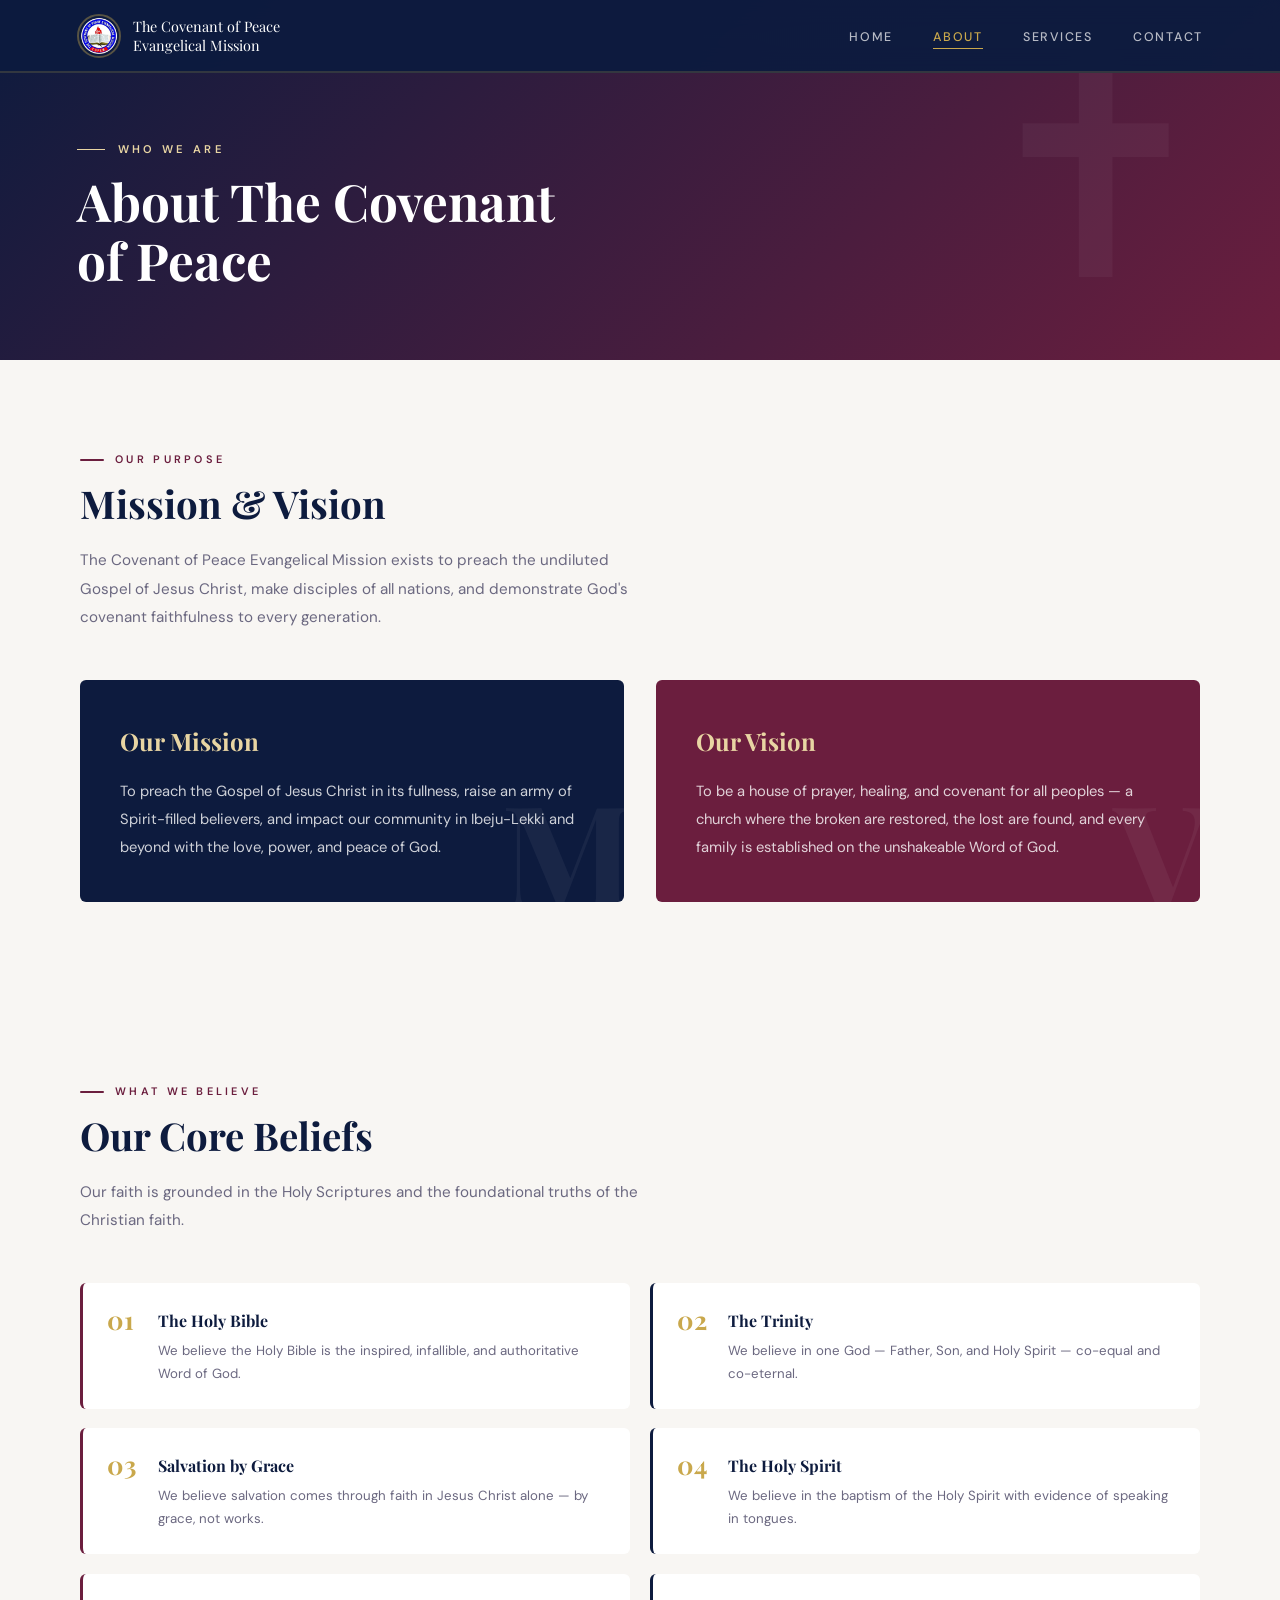
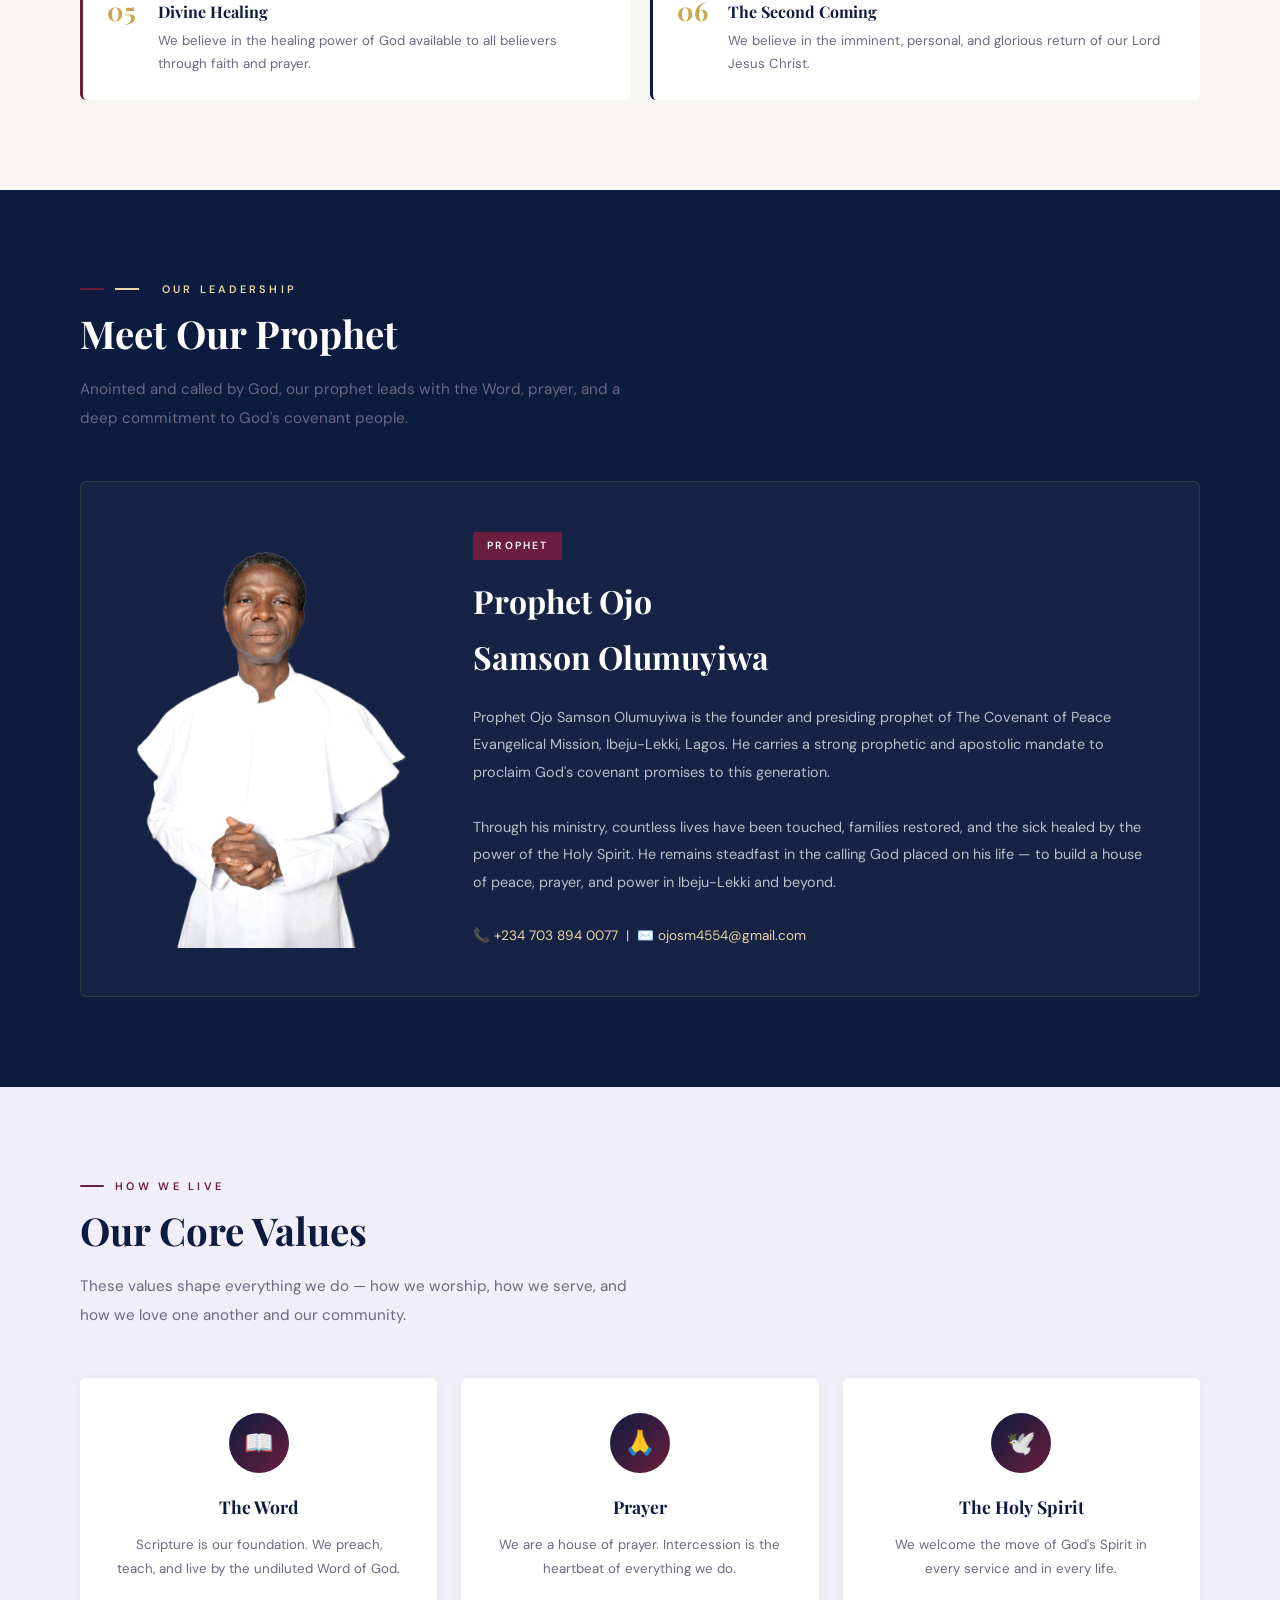
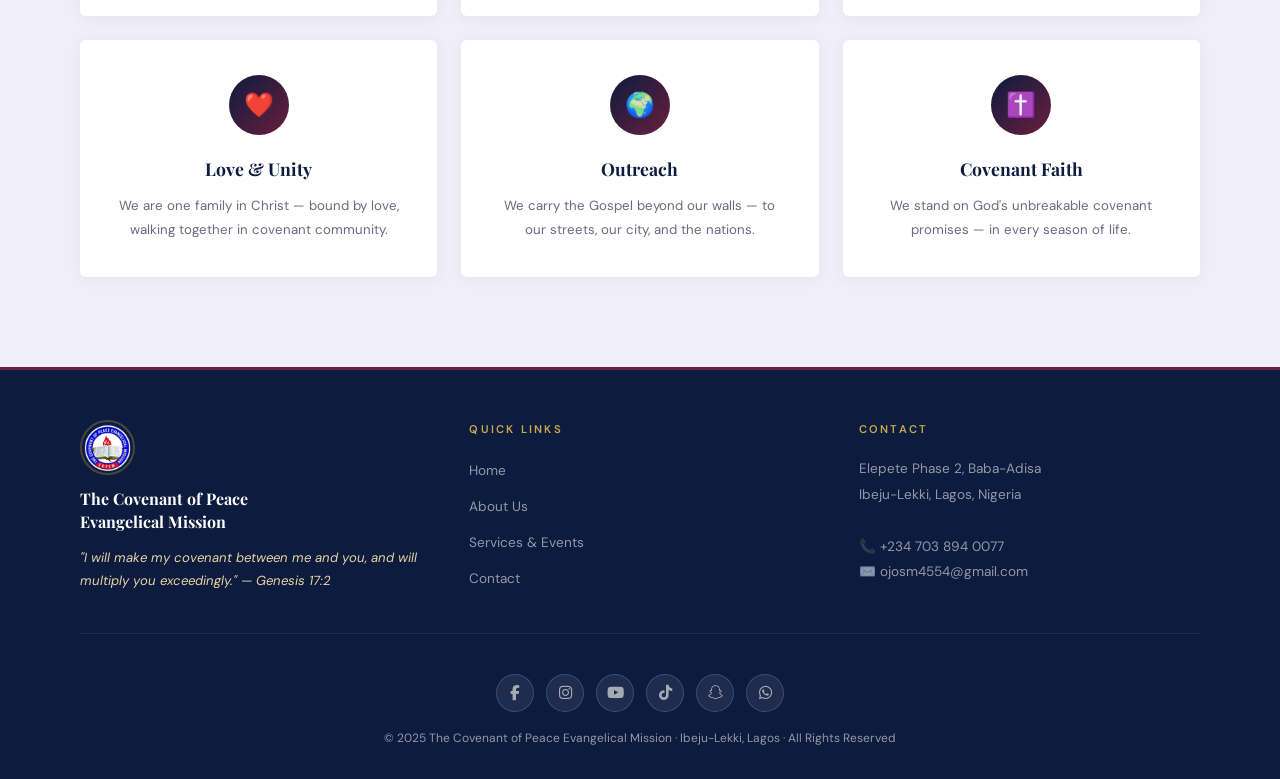
==== commit 2e592805: "Socials" ====
--- a/about.html
+++ b/about.html
@@ -4,8 +4,9 @@
 <head>
   <meta charset="UTF-8">
   <meta name="viewport" content="width=device-width, initial-scale=1.0">
-  <title>About Us — The Covenant of Peace Evangelical Mission</title>
+  <title>About Us|The Covenant of Peace Evangelical Mission</title>
   <link rel="stylesheet" href="styles.css">
+  <link rel="stylesheet" href="https://cdnjs.cloudflare.com/ajax/libs/font-awesome/6.5.0/css/all.min.css">
 
   <style>
 
@@ -248,8 +249,16 @@
       </div>
     </div>
     <div class="footer-bottom">
-      <p>© 2025 The Covenant of Peace Evangelical Mission · Ibeju-Lekki, Lagos · All Rights Reserved</p>
-    </div>
+  <div class="social-icons">
+    <a href="#" class="social-icon" aria-label="Facebook"><i class="fab fa-facebook-f"></i></a>
+    <a href="#" class="social-icon" aria-label="Instagram"><i class="fab fa-instagram"></i></a>
+    <a href="#" class="social-icon" aria-label="YouTube"><i class="fab fa-youtube"></i></a>
+    <a href="#" class="social-icon" aria-label="TikTok"><i class="fab fa-tiktok"></i></a>
+    <a href="#" class="social-icon" aria-label="Snapchat"><i class="fab fa-snapchat"></i></a>
+    <a href="https://wa.me/2347038940077" class="social-icon" aria-label="WhatsApp"><i class="fab fa-whatsapp"></i></a>
+  </div>
+  <p>© 2025 The Covenant of Peace Evangelical Mission · Ibeju-Lekki, Lagos · All Rights Reserved</p>
+</div>
   </footer>
 
   <script>
--- a/styles.css
+++ b/styles.css
@@ -378,6 +378,10 @@
   font-size: 0.75rem;
   max-width: 1120px;
   margin: 0 auto;
+  display: flex;
+  flex-direction: column;
+  align-items: center;
+  gap: 1rem;
 }
 
 /* ================================================
@@ -400,6 +404,36 @@
 .animate-5 { animation: fadeInUp 0.7s ease 0.7s both; }
 
 /* ================================================
+   SOCIAL ICONS
+   ================================================ */
+.social-icons {
+  display: flex;
+  gap: 12px;
+  margin-top: 1rem;
+}
+
+.social-icon {
+  width: 38px;
+  height: 38px;
+  border-radius: 50%;
+  background: rgba(255,255,255,0.08);
+  border: 1px solid rgba(255,255,255,0.15);
+  display: flex;
+  align-items: center;
+  justify-content: center;
+  color: rgba(255,255,255,0.6);
+  font-size: 0.95rem;
+  transition: all 0.3s ease;
+}
+
+.social-icon:hover {
+  background: var(--wine);
+  border-color: var(--wine);
+  color: var(--white);
+  transform: translateY(-3px);
+}
+
+/* ================================================
    MOBILE RESPONSIVE
    ================================================ */
 @media (max-width: 768px) {
